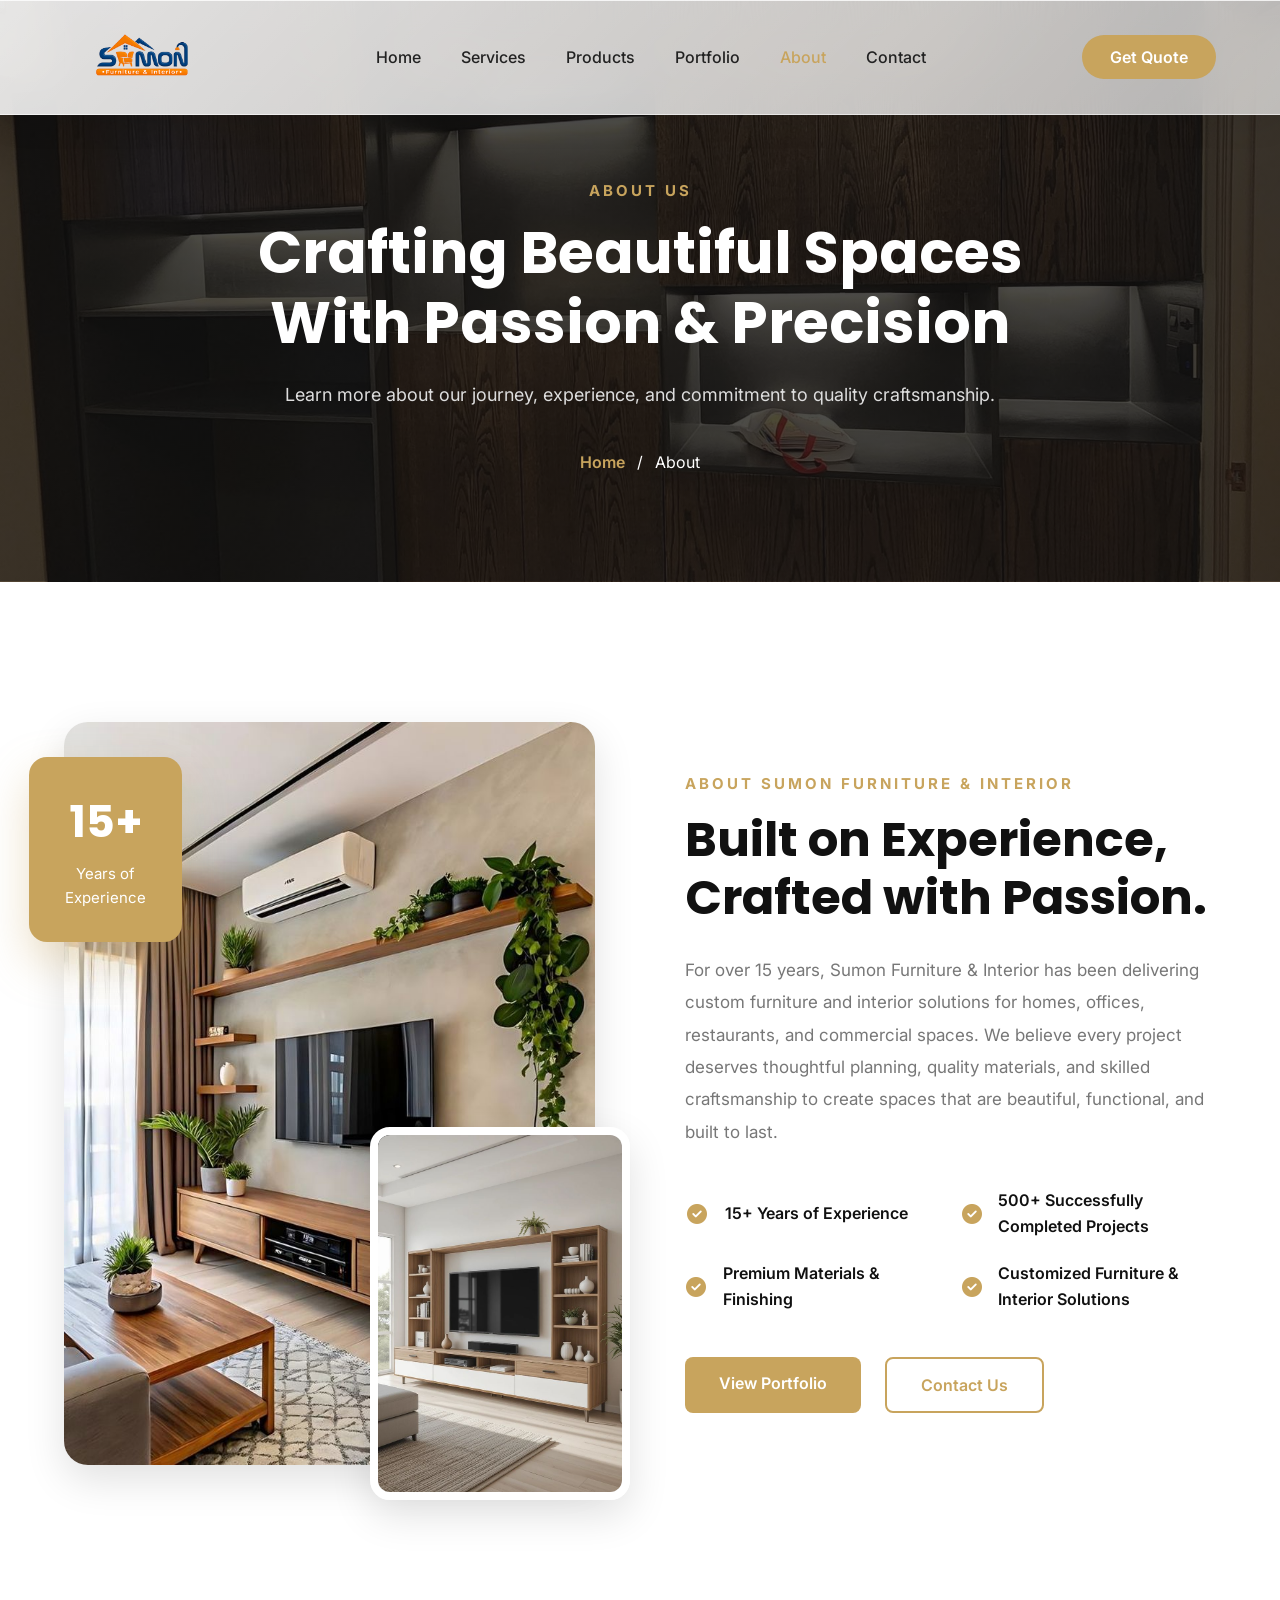
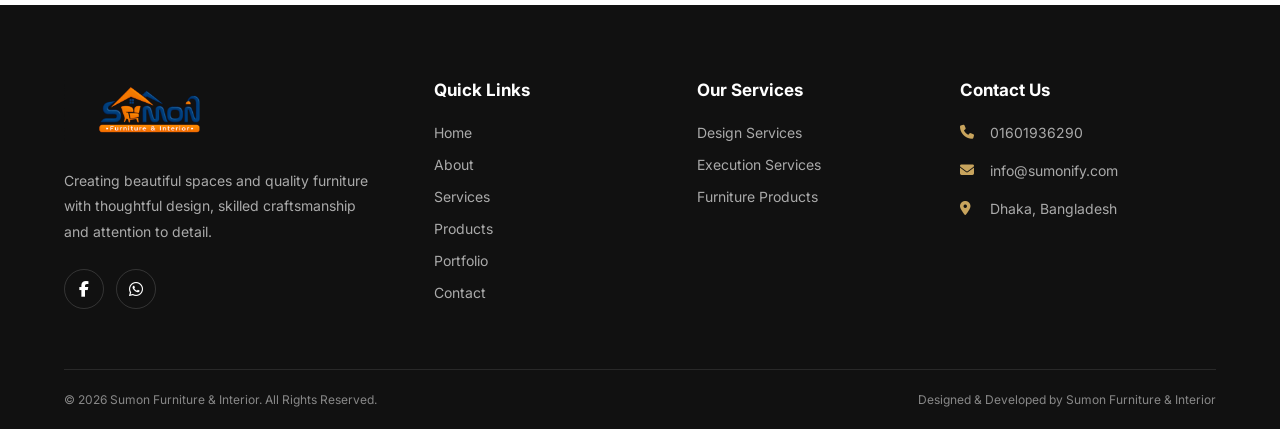
==== about.html @ 95acbccf "sumonify-first-hosting" ====
<!DOCTYPE html>
<html lang="en">

<head>

    <meta charset="UTF-8">

    <meta name="viewport" content="width=device-width, initial-scale=1.0">

    <title>About Us | Sumon Furniture & Interior</title>
    <link rel="icon" type="image/png" href="assets/images/logo/favicon.png">

    <meta name="description"
        content="Learn more about Sumon Furniture & Interior, our experience, craftsmanship, and commitment to delivering premium furniture and interior solutions in Bangladesh.">

    <link rel="stylesheet" href="assets/css/style.css">

    <!-- Google Font -->

    <link
        href="https://fonts.googleapis.com/css2?family=Inter:wght@300;400;500;600;700&family=Poppins:wght@500;600;700;800&display=swap"
        rel="stylesheet">

    <!-- Font Awesome -->

    <link rel="stylesheet" href="https://cdnjs.cloudflare.com/ajax/libs/font-awesome/6.7.2/css/all.min.css">

</head>

<body>

    <!-- ==========================================
         HEADER
    =========================================== -->

    <header class="header">

        <div class="container">

            <div class="logo">

                <a href="index.html">

                    <img src="assets/images/logo/logo.png" alt="Sumon Furniture & Interior Logo">

                </a>

            </div>

            <nav class="navbar">

                <ul class="nav-links">

                    <li><a href="index.html">Home</a></li>

                    <li><a href="services.html">Services</a></li>
                    <li>
                        <a href="products.html">Products</a>
                    </li>

                    <li><a href="portfolio.html">Portfolio</a></li>

                    <li><a href="about.html" class="active">About</a></li>

                    <li><a href="contact.html">Contact</a></li>

                </ul>

            </nav>

            <a href="contact.html" class="btn">

                Get Quote

            </a>

        </div>

    </header>

    <!-- ==========================================
         ABOUT BANNER
    =========================================== -->

    <section class="page-banner">

        <div class="container">

            <span class="page-subtitle">

                ABOUT US

            </span>

            <h1>

                Crafting Beautiful Spaces
                <br>
                With Passion & Precision

            </h1>

            <p>

                Learn more about our journey, experience,
                and commitment to quality craftsmanship.

            </p>

            <div class="breadcrumb">

                <a href="index.html">

                    Home

                </a>

                <span>/</span>

                <span>

                    About

                </span>

            </div>

        </div>

    </section>

    <!-- ==========================================
         ABOUT CONTENT
    =========================================== -->

    <section class="about-section">

        <div class="container about-container">

            <!-- LEFT -->

            <div class="about-left">

                <div class="about-images">

                    <img src="assets/images/about/about-1.jpg" alt="Interior Design" class="about-main-image">

                    <img src="assets/images/about/about-2.jpg" alt="Custom Furniture" class="about-small-image">

                    <div class="experience-card">

                        <h2>15+</h2>

                        <p>

                            Years of
                            <br>
                            Experience

                        </p>

                    </div>

                </div>

            </div>

            <!-- RIGHT -->

            <div class="about-right">

                <span class="section-subtitle">

                    ABOUT SUMON FURNITURE & INTERIOR

                </span>

                <h2>

                    Built on Experience,
                    Crafted with Passion.

                </h2>

                <p class="about-description">

                    For over 15 years, Sumon Furniture & Interior has been
                    delivering custom furniture and interior solutions for
                    homes, offices, restaurants, and commercial spaces.
                    We believe every project deserves thoughtful planning,
                    quality materials, and skilled craftsmanship to create
                    spaces that are beautiful, functional, and built to last.

                </p>

                <div class="about-features">

                    <div class="feature-item">

                        <i class="fa-solid fa-circle-check"></i>

                        <span>15+ Years of Experience</span>

                    </div>

                    <div class="feature-item">

                        <i class="fa-solid fa-circle-check"></i>

                        <span>500+ Successfully Completed Projects</span>

                    </div>

                    <div class="feature-item">

                        <i class="fa-solid fa-circle-check"></i>

                        <span>Premium Materials & Finishing</span>

                    </div>

                    <div class="feature-item">

                        <i class="fa-solid fa-circle-check"></i>

                        <span>Customized Furniture & Interior Solutions</span>

                    </div>

                </div>

                <div class="about-buttons">

                    <a href="portfolio.html" class="primary-btn">

                        View Portfolio

                    </a>

                    <a href="contact.html" class="secondary-btn">

                        Contact Us

                    </a>

                </div>

            </div>

        </div>

    </section>
    <!-- ==========================================
     FOOTER
========================================== -->

<footer class="footer">

    <div class="container">

        <div class="footer-grid">


            <!-- BRAND -->

            <div class="footer-about">

                <a href="index.html" class="footer-logo">

                    <img src="assets/images/logo/logo.png"
                        alt="Sumon Furniture & Interior">

                </a>

                <p>

                    Creating beautiful spaces and quality furniture
                    with thoughtful design, skilled craftsmanship
                    and attention to detail.

                </p>

                <div class="footer-social">

                    <a href="#" aria-label="Facebook">

                        <i class="fa-brands fa-facebook-f"></i>

                    </a>

                    <a href="#" aria-label="WhatsApp">

                        <i class="fa-brands fa-whatsapp"></i>

                    </a>
                    

                </div>

            </div>


            <!-- QUICK LINKS -->

            <div class="footer-links">

                <h3>
                    Quick Links
                </h3>

                <ul>

                    <li>
                        <a href="index.html">Home</a>
                    </li>

                    <li>
                        <a href="about.html">About</a>
                    </li>

                    <li>
                        <a href="services.html">Services</a>
                    </li>

                    <li>
                        <a href="products.html">Products</a>
                    </li>

                    <li>
                        <a href="portfolio.html">Portfolio</a>
                    </li>

                    <li>
                        <a href="contact.html">Contact</a>
                    </li>

                </ul>

            </div>


            <!-- SERVICES -->

            <div class="footer-links">

                <h3>
                    Our Services
                </h3>

                <ul>

                    <li>
                        <a href="design-services.html">
                            Design Services
                        </a>
                    </li>

                    <li>
                        <a href="execution-services.html">
                            Execution Services
                        </a>
                    </li>

                    <li>
                        <a href="products.html">
                            Furniture Products
                        </a>
                    </li>

                </ul>

            </div>


            <!-- CONTACT -->

            <div class="footer-contact">

                <h3>
                    Contact Us
                </h3>

                <p>

                    <i class="fa-solid fa-phone"></i>

                    01601936290

                </p>

                <p>

                    <i class="fa-solid fa-envelope"></i>

                    info@sumonify.com

                </p>

                <p>

                    <i class="fa-solid fa-location-dot"></i>

                    Dhaka, Bangladesh

                </p>

            </div>

        </div>


        <!-- COPYRIGHT -->

        <div class="footer-bottom">

            <p>

                © 2026 Sumon Furniture & Interior.
                All Rights Reserved.

            </p>

            <p>

                Designed & Developed by Sumon Furniture & Interior

            </p>

        </div>

    </div>

</footer>

    <script src="assets/js/script.js"></script>

</body>

</html>
---- assets/css/style.css ----
/* ==========================================
   SUMON FURNITURE & INTERIOR
   Main Stylesheet
========================================== */

/* ===== Google Reset ===== */

* {
    margin: 0;
    padding: 0;
    box-sizing: border-box;
}

/* ===== Root Variables ===== */

:root {

    --primary: #C8A45D;

    --secondary: #111111;

    --dark: #111111;

    --white: #ffffff;

    --text: #777777;
    --gray: #777777;

    --bg: #f8f8f8;

    --transition: .35s ease;

    --shadow: 0 15px 40px rgba(0, 0, 0, .12);

}

/* ===== General Style ===== */

html {
    scroll-behavior: smooth;
}

body {
    font-family: "Inter", sans-serif;
    background: var(--dark);
    color: var(--white);
    overflow-x: hidden;
}

a {
    text-decoration: none;
}

ul {
    list-style: none;
}

img {
    width: 100%;
    display: block;
}

/* ===== Container ===== */

.container {
    width: 90%;
    max-width: 1200px;
    margin: auto;
}

/* ===== Header ===== */

.header {
    position: fixed;
    top: 0;
    left: 0;
    width: 100%;
    padding: 22px 0;
    z-index: 1000;
    transition: var(--transition);
}

.header .container {
    display: flex;
    justify-content: space-between;
    align-items: center;
}
/* ==========================================
   SMART HEADER
========================================== */

.header {
    position: fixed;
    top: 0;
    left: 0;

    width: 100%;

    z-index: 9999;

    transition:
        transform 0.45s ease,
        opacity 0.35s ease,
        background-color 0.35s ease,
        backdrop-filter 0.35s ease;
}


/* Header hidden while scrolling down */

.header.header-hidden {
    transform: translateY(-100%);
    opacity: 0;
    pointer-events: none;
}


/* Header visible while scrolling up */

.header.header-visible {
    transform: translateY(0);
    opacity: 1;
    pointer-events: auto;
}
/* ===== Logo ===== */

.logo a {
    display: flex;
    align-items: center;
}

.logo img {
    height: 70px;
    width: auto;
    display: block;
    transition: .3s ease;
}

.logo img:hover {
    transform: scale(1.05);
}

/* ===== Navigation ===== */

.nav-links {
    display: flex;
    gap: 40px;
}

.nav-links li a {
    color: var(--white);
    font-size: 16px;
    font-weight: 500;
    transition: var(--transition);
}

.nav-links li a:hover {
    color: var(--primary);
}

/* ===== Header Button ===== */

.btn {
    display: inline-block;
    background: var(--primary);
    color: var(--white);
    padding: 12px 28px;
    border-radius: 50px;
    font-weight: 600;
    transition: var(--transition);
}

.btn:hover {
    background: var(--white);
    color: var(--dark);
}
/* ===== GET QUOTE - BLUE NEON HOVER ===== */

.header .btn {
    position: relative;
    z-index: 1;
    overflow: hidden;
}

.header .btn::after {
    content: "";
    position: absolute;
    left: 50%;
    bottom: -100%;
    transform: translateX(-50%);
    
    width: 120%;
    height: 100%;
    
    background: rgba(0, 80, 164, 0.35);
    filter: blur(18px);
    
    opacity: 0;
    transition: 
        bottom 0.45s ease,
        opacity 0.45s ease;
    
    z-index: -1;
}

.header .btn:hover::after {
    bottom: -35%;
    opacity: 1;
}
/* ==========================================
   PREMIUM LIGHT LIQUID GLASS HEADER
========================================== */

.header.header-visible {

    background:
        linear-gradient(
            135deg,
            rgba(255, 255, 255, 0.82),
            rgba(255, 255, 255, 0.62)
        );

    backdrop-filter: blur(18px) saturate(140%);
    -webkit-backdrop-filter: blur(18px) saturate(140%);

    border-bottom: 1px solid rgba(255, 255, 255, 0.55);

    box-shadow:
        0 8px 30px rgba(0, 0, 0, 0.08),
        inset 0 1px 0 rgba(255, 255, 255, 0.8);

}


/* ==========================================
   COMPACT HEADER
========================================== */

.header .container {
    min-height: 70px;
}


/* ==========================================
   LOGO
========================================== */

.header .logo img {

    width: 155px;
    height: auto;
    display: block;

}


/* ==========================================
   MOBILE
========================================== */

@media (max-width: 600px) {

    .header {
        padding: 0;
    }

    .header .container {
        min-height: 62px;
    }

    .header .logo img {
        width: 145px;
        height: auto;
    }

    .header .nav-links {
        gap: 16px;
    }

}

/* ==========================================
   HERO SECTION
========================================== */

.hero {
    padding: 140px 0 80px;
    background: var(--bg);
}

.hero-container {

    display: grid;

    grid-template-columns: 1fr 1fr;

    gap: 70px;

    align-items: center;

    min-height: 85vh;

}

/* ===== LEFT CONTENT ===== */

.hero-subtitle {

    color: var(--primary);

    font-size: 14px;

    letter-spacing: 3px;

    font-weight: 700;

    text-transform: uppercase;

    display: inline-block;

    margin-bottom: 20px;

}

.hero-left {

    animation: fadeUp 1s ease;

}

.hero-left h1 {

    font-size: 62px;

    line-height: 1.1;

    color: var(--secondary);

    margin-bottom: 25px;

    font-family: "Poppins", sans-serif;

}

.hero-text {

    color: var(--text);

    font-size: 18px;

    line-height: 1.8;

    margin-bottom: 40px;

}

/* ===== BUTTON ===== */

.hero-btn {

    display: flex;

    gap: 20px;

    margin-bottom: 50px;

}

.primary-btn,
.secondary-btn {

    padding: 16px 34px;

    border-radius: 8px;

    font-weight: 600;

    transition: .35s;

}

.primary-btn {

    background: var(--primary);

    color: #fff;

}

.primary-btn:hover {

    transform: translateY(-4px);

    box-shadow: 0 15px 30px rgba(200, 164, 93, .35);

}

.secondary-btn {

    border: 2px solid var(--primary);

    color: var(--primary);

}

.secondary-btn:hover {

    background: var(--primary);

    color: #fff;

    box-shadow: 0 15px 30px rgba(200, 164, 93, .30);

}

/* ===== STATISTICS ===== */

.hero-stats {

    display: flex;

    gap: 50px;

}

.stat h2 {

    color: var(--primary);

    font-size: 38px;

}

.stat span {

    color: var(--gray);

}



/* ===== HERO SLIDER ===== */

.hero-slider {

    position: relative;

    width: 100%;

    height: 650px;

    overflow: hidden;

    border-radius: 22px;

    box-shadow: var(--shadow);

}

.hero-image {

    position: absolute;

    inset: 0;

    width: 100%;

    height: 100%;

    object-fit: cover;

    opacity: 0;

    transform: scale(1);

    transition:
        opacity 1.2s ease,
        transform 8s ease;

}

.hero-image.active {

    opacity: 1;

    transform: scale(1.08);

}

/* ===== ARROWS ===== */

.slider-btn {

    position: absolute;

    top: 50%;

    transform: translateY(-50%);

    width: 50px;

    height: 50px;

    border: none;

    border-radius: 50%;

    cursor: pointer;

    background: rgba(255, 255, 255, .85);

    transition: .3s;

}

.slider-btn:hover {

    background: var(--primary);

    color: #fff;

    transform: translateY(-50%) scale(1.08);

}

.prev {

    left: 20px;

}

.next {

    right: 20px;

}

/* ===== DOTS ===== */

.slider-dots {

    position: absolute;

    bottom: 25px;

    left: 50%;

    transform: translateX(-50%);

    display: flex;

    gap: 12px;

}

.dot {

    width: 12px;

    height: 12px;

    border-radius: 50%;

    background: #ddd;

    cursor: pointer;

}

.dot.active {

    background: var(--primary);

}

/* ===== Active Navigation ===== */

.nav-links li a.active {
    color: var(--primary);
}

/* ==========================================
   SMART LIGHT GLASS HEADER
========================================== */

.header.header-visible {

    background:
        linear-gradient(
            135deg,
            rgba(255, 255, 255, 0.88),
            rgba(255, 255, 255, 0.68)
        );

    backdrop-filter: blur(18px) saturate(140%);
    -webkit-backdrop-filter: blur(18px) saturate(140%);

    border-bottom: 1px solid rgba(255, 255, 255, 0.55);

    box-shadow:
        0 8px 30px rgba(0, 0, 0, 0.08),
        inset 0 1px 0 rgba(255, 255, 255, 0.8);

}


/* ==========================================
   HOMEPAGE HERO TEXT
========================================== */

.hero-left h1 {
    color: var(--secondary);
}

.hero-text {
    color: var(--text);
}


/* ==========================================
   HEADER NAVIGATION
========================================== */

.header.header-visible .nav-links li a {
    color: #222222;
}

.header.header-visible .nav-links li a.active,
.header.header-visible .nav-links li a:hover {
    color: var(--primary);
}


/* ==========================================
   LOGO
========================================== */

.header .logo img {
    width: 155px;
    height: auto;
}


/* ==========================================
   COMPACT HEADER
========================================== */

.header .container {
    min-height: 70px;
}


/* ==========================================
   MOBILE
========================================== */

@media (max-width: 600px) {

    .header .container {
        min-height: 62px;
    }

    .header .logo img {
        width: 145px;
        height: auto;
    }

    .header .nav-links {
        gap: 16px;
    }

}
/* ======= ANIMATIONS ====== */

@keyframes fadeUp {

    from {

        opacity: 0;

        transform: translateY(50px);

    }

    to {

        opacity: 1;

        transform: translateY(0);

    }

}

/* ===== TEXT ANIMATION ===== */

@keyframes textReveal {

    from {

        opacity: 0;

        transform: translateY(30px);

    }

    to {

        opacity: 1;

        transform: translateY(0);

    }

}

.text-animate {

    animation: textReveal .8s ease;

}

/* ==========================================
   HERO RESPONSIVE
========================================== */

@media (max-width: 992px) {

    .hero {

        padding: 120px 0 70px;

    }

    .hero-container {

        grid-template-columns: 1fr;

        gap: 50px;

    }

    .hero-left {

        text-align: center;

        order: 2;

    }

    .hero-right {

        order: 1;

    }

    .hero-left h1 {

        font-size: 48px;

    }

    .hero-text {

        max-width: 100%;

    }

    .hero-btn {

        justify-content: center;

        flex-wrap: wrap;

    }

    .hero-stats {

        justify-content: center;

        flex-wrap: wrap;

        gap: 35px;

    }

    .hero-slider {

        height: 500px;

    }

}

@media (max-width:768px) {

    .header .container {

        flex-direction: column;

        gap: 20px;

    }

    .nav-links {

        gap: 18px;

        flex-wrap: wrap;

        justify-content: center;

    }

    .hero {

        padding: 170px 0 60px;

    }

    .hero-left h1 {

        font-size: 38px;

    }

    .hero-text {

        font-size: 16px;

    }

    .hero-slider {

        height: 400px;

    }

    .hero-stats {

        flex-direction: column;

        gap: 20px;

    }

}

@media (max-width:576px) {

    .hero-left h1 {

        font-size: 30px;

    }

    .hero-subtitle {

        font-size: 12px;

        letter-spacing: 2px;

    }

    .primary-btn,
    .secondary-btn {

        width: 100%;

        text-align: center;

    }

    .hero-slider {

        height: 320px;

    }

}

/* ==========================================
   ABOUT PAGE
========================================== */

/* ===== PAGE BANNER ===== */

.page-banner {

    padding: 180px 0 110px;

    background: linear-gradient(rgba(17, 17, 17, .75), rgba(17, 17, 17, .75)),
        url("../images/about/about-banner.jpg");

    background-size: cover;

    background-position: center;

    background-repeat: no-repeat;

    text-align: center;

}

.page-subtitle {

    display: inline-block;

    color: var(--primary);

    font-size: 15px;

    font-weight: 700;

    letter-spacing: 3px;

    text-transform: uppercase;

    margin-bottom: 18px;

}

.page-banner h1 {

    font-size: 58px;

    line-height: 1.2;

    color: var(--white);

    font-family: "Poppins", sans-serif;

    margin-bottom: 22px;

}

.page-banner p {

    max-width: 720px;

    margin: auto;

    color: #dddddd;

    font-size: 18px;

    line-height: 1.8;

}

.breadcrumb {

    margin-top: 40px;

    display: flex;

    justify-content: center;

    align-items: center;

    gap: 12px;

}

.breadcrumb a {

    color: var(--primary);

    font-weight: 600;

}

.breadcrumb span {

    color: #ffffff;

}

/* ===== ABOUT LAYOUT ===== */

.about-section {

    padding: 140px 0;

    background: var(--white);

}

.about-container {

    display: grid;

    grid-template-columns: 1fr 1fr;

    gap: 90px;

    align-items: center;

}

/* ===== ABOUT IMAGES ===== */

.about-images {

    position: relative;

}

.about-main-image {

    width: 100%;

    border-radius: 24px;

    display: block;

    box-shadow: var(--shadow);

}

.about-small-image {

    position: absolute;

    width: 260px;

    bottom: -35px;

    right: -35px;

    border-radius: 20px;

    border: 8px solid var(--white);

    box-shadow: var(--shadow);

}

/* ===== EXPERIENCE CARD ===== */

.experience-card {

    position: absolute;

    top: 35px;

    left: -35px;

    background: var(--primary);

    color: var(--white);

    padding: 32px 36px;

    border-radius: 18px;

    text-align: center;

    box-shadow: 0 20px 45px rgba(200, 164, 93, .35);

}

.experience-card h2 {

    font-size: 44px;

    margin-bottom: 8px;

    font-family: "Poppins", sans-serif;

}

.experience-card p {

    font-size: 15px;

    line-height: 1.6;

}

/* ===== ABOUT CONTENT ===== */

.section-subtitle {

    display: inline-block;

    color: var(--primary);

    font-size: 15px;

    font-weight: 700;

    letter-spacing: 3px;

    text-transform: uppercase;

    margin-bottom: 18px;

}

.about-right h2 {

    font-size: 48px;

    color: var(--secondary);

    line-height: 1.2;

    margin-bottom: 28px;

    font-family: "Poppins", sans-serif;

}

.about-description {

    max-width: 600px;

    color: var(--text);

    font-size: 17px;

    line-height: 1.9;

    margin-bottom: 40px;

}

/* ===== FEATURE LIST ===== */

.about-features {

    display: grid;

    grid-template-columns: 1fr 1fr;

    gap: 22px;

    margin-bottom: 45px;

}

.feature-item {

    display: flex;

    align-items: center;

    gap: 16px;

}

.feature-item i {

    color: var(--primary);
    font-size: 20px;
    width: 24px;
    text-align: center;

}

.feature-item span {

    color: var(--secondary);

    font-weight: 600;

    line-height: 1.6;

}

/* ===== ABOUT BUTTONS ===== */

.about-buttons {

    display: flex;

    gap: 24px;

    flex-wrap: wrap;

}

/* ===== ABOUT ANIMATION ===== */

.about-left {

    animation: slideLeft 1s ease;

}

.about-right {

    animation: slideRight 1s ease;

}

.experience-card {

    animation: zoomIn 1.2s ease;

}

@keyframes slideLeft {

    from {

        opacity: 0;

        transform: translateX(-70px);

    }

    to {

        opacity: 1;

        transform: translateX(0);

    }

}

@keyframes slideRight {

    from {

        opacity: 0;

        transform: translateX(70px);

    }

    to {

        opacity: 1;

        transform: translateX(0);

    }

}

@keyframes zoomIn {

    from {

        opacity: 0;

        transform: scale(.8);

    }

    to {

        opacity: 1;

        transform: scale(1);

    }

}

/* ===== ABOUT HOVER EFFECT ===== */

.about-main-image,
.about-small-image {

    transition: .45s ease;

}

.about-main-image:hover {

    transform: scale(1.03);

}

.about-small-image:hover {

    transform: translateY(-10px) rotate(-1deg);

}

.experience-card {

    transition: .35s ease;

}

.experience-card:hover {

    transform: translateY(-8px) scale(1.03);

}

.feature-item {

    transition: .3s ease;

}

.feature-item:hover {

    transform: translateX(8px);

}

/* ==========================================
   RESPONSIVE - TABLET
========================================== */

@media (max-width:1024px) {

    .about-container {

        grid-template-columns: 1fr;

        gap: 70px;

    }

    .about-left {

        display: flex;

        justify-content: center;

    }

    .about-right {

        text-align: center;

    }

    .about-description {

        max-width: 100%;

    }

    .about-features {

        justify-content: center;

    }

    .about-buttons {

        justify-content: center;

    }

}

/* ==========================================
   RESPONSIVE - MOBILE
========================================== */

@media (max-width:768px) {

    .page-banner {

        padding: 150px 0 90px;

    }

    .page-banner h1 {

        font-size: 40px;

    }

    .about-section {

        padding: 90px 0;

    }

    .about-main-image {

        width: 100%;

    }

    .about-small-image {

        width: 60%;

        right: 0;

        bottom: -30px;

    }

    .experience-card {

        left: 15px;

        top: 15px;

        padding: 22px 24px;

    }

    .experience-card h2 {

        font-size: 32px;

    }

    .about-right h2 {

        font-size: 38px;

    }

    .about-buttons {

        flex-direction: column;

        align-items: center;

    }

    .primary-btn,

    .secondary-btn {

        width: 220px;

        text-align: center;

    }

}

/* ===== DESIGN INTRO Responsive ===== */

.design-intro {

    padding: 70px 0;

}

.design-intro h2 {

    font-size: 32px;

}

.design-intro p {

    font-size: 16px;

}

/* ===== DESIGN SERVICE ===== */

.service-container {

    grid-template-columns: 1fr;

    gap: 50px;

}

.service-slider {

    height: 340px;

}

.service-content {

    text-align: center;

}

.service-content h2 {

    font-size: 32px;

}

.service-features {

    grid-template-columns: 1fr;

    text-align: left;

}

.service-images {

    width: 100%;

    height: 100%;

    position: relative;

}

/* ==========================================
   RESPONSIVE - SMALL MOBILE
========================================== */

@media (max-width:480px) {

    .page-banner h1 {

        font-size: 32px;

    }

    .about-right h2 {

        font-size: 30px;

    }

    .feature-item {

        font-size: 15px;

    }

    .about-small-image {

        width: 70%;

    }

}

/* ==========================================
   DESIGN SERVICES PAGE
========================================== */

/* ===== INTRO SECTION ===== */

.design-intro {

    padding: 100px 0;

    background: var(--white);

}

.design-intro .container {

    max-width: 850px;

    margin: 0 auto;

    text-align: center;

}

.design-intro .section-subtitle {

    display: inline-block;

    color: var(--primary);

    font-size: 14px;

    font-weight: 600;

    letter-spacing: 2px;

    text-transform: uppercase;

    margin-bottom: 18px;

}

.design-intro h2 {

    font-size: 46px;

    line-height: 1.25;

    color: var(--dark);

    margin-bottom: 24px;

    font-family: "Poppins", sans-serif;

}

.design-intro p {

    font-size: 18px;

    color: var(--gray);

    line-height: 1.9;

}

/* ==========================================
   DESIGN SERVICE SECTION
========================================== */

.design-service {

    padding: 100px 0;

    background: var(--white);

}

.service-container {

    display: grid;

    grid-template-columns: 1fr 1fr;

    align-items: center;

    gap: 70px;

}

/* ===== IMAGE SLIDER ===== */

.service-slider {

    position: relative;

    width: 100%;

    height: 500px;

    overflow: hidden;

    border-radius: 22px;

    box-shadow: var(--shadow);

}

.service-image {

    position: absolute;

    width: 100%;

    height: 100%;

    object-fit: cover;

    opacity: 0;

    transition: opacity .8s ease;

}

.service-image.active {

    opacity: 1;

}

/* ===== ARROW ===== */

.service-arrow {

    position: absolute;

    top: 50%;

    transform: translateY(-50%);

    width: 48px;

    height: 48px;

    border: none;

    border-radius: 50%;

    background: rgba(255, 255, 255, .9);

    color: var(--dark);

    cursor: pointer;

    transition: .3s;

    z-index: 5;

}

.service-arrow:hover {

    background: var(--primary);

    color: var(--white);

}

.service-arrow.prev {

    left: 18px;

}

.service-arrow.next {

    right: 18px;

}

/* ===== CONTENT ===== */

.service-content h2 {

    font-size: 42px;

    margin: 18px 0;

    color: var(--dark);

    line-height: 1.3;

    font-family: "Poppins", sans-serif;

}

.service-content p {

    font-size: 17px;

    color: var(--gray);

    line-height: 1.9;

    margin-bottom: 32px;

}

/* ===== FEATURES ===== */

.service-features {

    display: grid;

    grid-template-columns: 1fr 1fr;

    gap: 18px;

    margin-bottom: 40px;

}

.service-features div {

    display: flex;

    align-items: center;

    gap: 12px;

    font-size: 16px;

    color: var(--dark);

    font-weight: 500;

}

.service-features i {

    color: var(--primary);

    font-size: 18px;

}

/* ===== DOTS ===== */

.service-dots {

    position: absolute;

    bottom: 20px;

    left: 50%;

    transform: translateX(-50%);

    display: flex;

    gap: 10px;

    z-index: 10;

}

.service-dot {

    width: 12px;

    height: 12px;

    border-radius: 50%;

    background: rgba(255, 255, 255, .5);

    cursor: pointer;

    transition: .3s;

}

.service-dot.active {

    background: var(--primary);

}

/* ==========================================
   DESIGN ENGINEER
========================================== */

.design-engineer {

    padding: 120px 0;

    background: #f8f8f8;

}

.engineer-container {

    display: grid;

    grid-template-columns: 420px 1fr;

    gap: 70px;

    align-items: center;

}

.engineer-image img {

    width: 100%;

    display: block;

    border-radius: 20px;

    border: 8px solid var(--white);

    box-shadow: var(--shadow);

}

.engineer-content h2 {

    margin: 18px 0 25px;
    color: var(--dark);

}

.engineer-content {

    background: var(--white);

    padding: 45px;

    border-radius: 20px;

    box-shadow: var(--shadow);
    color: var(--gray);

}

.engineer-skills {

    display: grid;

    grid-template-columns: repeat(2, 1fr);

    gap: 18px;

    margin-bottom: 40px;

}

.engineer-skills div {

    display: flex;

    align-items: center;

    gap: 12px;

    font-weight: 500;
    color: var(--dark);

}

.engineer-skills i {

    color: var(--primary);

}

.engineer-badge {

    background: var(--white);

    margin-top: 20px;

    padding: 20px;

    border-radius: 18px;

    text-align: center;

    box-shadow: var(--shadow);

}

.engineer-badge span {

    color: #f5b301;

    font-size: 20px;

    letter-spacing: 3px;

}

.engineer-badge h4 {

    margin: 10px 0 6px;

    font-size: 18px;

}

.engineer-badge p {

    color: var(--gray);

    margin: 0;

}

.fa-linkedin-in {
    font-size: 14px;
    transform: translateX(100px);
}

/* ==========================================
   DESIGN CTA
========================================== */

.design-cta {

    background: url("../images/design-services/design-cta.jpg") center center/cover no-repeat;

    position: relative;

    margin-top: 120px;

}

.cta-overlay {

    background: rgba(0, 0, 0, .70);

    padding: 120px 0;

}

.design-cta .container {

    text-align: center;

    max-width: 850px;

}

.design-cta .section-subtitle {

    color: var(--primary);

}

.design-cta h2 {

    margin: 20px 0 25px;

}

.design-cta p {

    color: rgba(255, 255, 255, .85);

    line-height: 1.9;

    margin: 0 auto 40px;

    max-width: 700px;

}

.design-cta .primary-btn {

    margin-bottom: 45px;

}

.cta-features {

    display: flex;

    justify-content: center;

    align-items: center;

    gap: 35px;

    flex-wrap: wrap;

    margin-top: 40px;

}

.cta-features div {

    color: var(--white);

    display: flex;

    align-items: center;

    gap: 10px;

    font-weight: 500;

}

.cta-features i {
    color: var(--primary);
}

.primary-btn {
    transition: .3s ease;
}

.primary-btn:hover {
    transform: translateY(-3px);
}

/* ==========================================
   RESPONSIVE DESIGN
========================================== */

@media (max-width:992px) {

    body {
        overflow-x: hidden;
    }

}

@media (max-width:768px) {

    body {
        overflow-x: hidden;
    }

}

@media (max-width:576px) {

    body {
        overflow-x: hidden;
    }

}

/* ==========================================
   Service Card Responsive
========================================== */
@media (max-width:768px) {

    .service-container {

        grid-template-columns: 1fr;

        gap: 40px;

    }

    .service-slider {

        width: 100%;

        height: 250px;

        border-radius: 18px;

    }

    .service-image {

        width: 100%;

        height: 100%;

        object-fit: cover;

        object-position: center;

    }

    .service-content {

        text-align: center;

    }

    .service-features {

        grid-template-columns: 1fr;

    }

}

/* ==========================================
   Engineer Section Responsive
========================================== */
@media (max-width:768px) {

    .engineer-container {

        grid-template-columns: 1fr;

        gap: 35px;

    }

    .engineer-image {

        width: 100%;

        max-width: 320px;

        margin: auto;

    }

    .engineer-content {

        padding: 25px;

        text-align: left;

    }

    .engineer-skills {

        grid-template-columns: 1fr;

        gap: 15px;

    }

}

/* =========================================================
   PRODUCTS PAGE
========================================================= */


/* =========================================================
   PRODUCT CATEGORIES
========================================================= */

.product-categories {
    padding: 100px 0;
    background: var(--white);
}

.section-heading {
    max-width: 700px;
    margin: 0 auto 55px;
    text-align: center;
}

.section-heading .section-subtitle {
    display: inline-block;
    margin-bottom: 14px;
}

.section-heading h2 {
    margin: 0 0 18px;
    color: var(--dark);
}

.section-heading p {
    margin: 0;
    line-height: 1.8;
    color: #666;
}


/* CATEGORY GRID */

.category-grid {
    display: grid;
    grid-template-columns: repeat(4, 1fr);
    gap: 24px;
}


/* CATEGORY CARD */

.category-card {
    display: block;
    position: relative;
    overflow: hidden;
    border-radius: 18px;
    background: var(--white);
    box-shadow: var(--shadow);
    text-decoration: none;
    transition: transform .35s ease, box-shadow .35s ease;
}

.category-card:hover {
    transform: translateY(-7px);
    box-shadow: 0 18px 40px rgba(0, 0, 0, .12);
}


/* CATEGORY IMAGE */

.category-image {
    width: 100%;
    height: 260px;
    overflow: hidden;
}

.category-image img {
    width: 100%;
    height: 100%;
    object-fit: cover;
    display: block;
    transition: transform .6s ease;
}

.category-card:hover .category-image img {
    transform: scale(1.08);
}


/* CATEGORY CONTENT */

.category-content {
    padding: 22px;
}

.category-content h3 {
    margin: 0 0 10px;
    color: var(--dark);
    font-size: 19px;
}

.category-content span {
    display: inline-flex;
    align-items: center;
    gap: 8px;
    color: var(--primary);
    font-size: 14px;
    font-weight: 600;
}

.category-content i {
    transition: transform .3s ease;
}

.category-card:hover .category-content i {
    transform: translateX(5px);
}


/* =========================================================
   FEATURED PRODUCTS
========================================================= */

.featured-products {
    padding: 100px 0;
    background: #f8f8f8;
}


/* PRODUCT GRID */

.product-grid {
    display: grid;
    grid-template-columns: repeat(4, 1fr);
    gap: 24px;
}


/* PRODUCT CARD */

.product-card {
    overflow: hidden;
    background: var(--white);
    border-radius: 18px;
    box-shadow: var(--shadow);
    transition: transform .35s ease, box-shadow .35s ease;
}

.product-card:hover {
    transform: translateY(-7px);
    box-shadow: 0 18px 40px rgba(0, 0, 0, .12);
}


/* PRODUCT IMAGE */

.product-image {
    position: relative;
    width: 100%;
    height: 300px;
    overflow: hidden;
}

.product-image img {
    width: 100%;
    height: 100%;
    display: block;
    object-fit: cover;
    transition: transform .6s ease;
}

.product-card:hover .product-image img {
    transform: scale(1.06);
}


/* PRODUCT CATEGORY */

.product-category {
    position: absolute;
    top: 15px;
    left: 15px;
    padding: 7px 12px;
    border-radius: 30px;
    background: rgba(255, 255, 255, .92);
    color: var(--dark);
    font-size: 12px;
    font-weight: 600;
}


/* PRODUCT INFO */

.product-info {
    padding: 22px;
}

.product-info h3 {
    margin: 0 0 8px;
    color: var(--dark);
    font-size: 18px;
}

.product-id {
    display: block;
    margin-bottom: 18px;
    color: #888;
    font-size: 12px;
}


/* PRODUCT BOTTOM */

.product-bottom {
    display: flex;
    align-items: center;
    justify-content: space-between;
    gap: 12px;
}

.product-bottom strong {
    color: var(--dark);
    font-size: 18px;
}

.product-link {
    display: inline-flex;
    align-items: center;
    gap: 7px;
    color: var(--primary);
    font-size: 13px;
    font-weight: 600;
    text-decoration: none;
}

.product-link i {
    transition: transform .3s ease;
}

.product-link:hover i {
    transform: translateX(4px);
}


/* VIEW ALL */

.products-view-all {
    margin-top: 50px;
    text-align: center;
}


/* =========================================================
   PRODUCT BENEFITS
========================================================= */

.product-benefits {
    padding: 100px 0;
    background: var(--white);
}

.benefits-grid {
    display: grid;
    grid-template-columns: repeat(4, 1fr);
    gap: 24px;
}

.benefit-card {
    padding: 35px 25px;
    text-align: center;
    border: 1px solid #eee;
    border-radius: 18px;
    background: var(--white);
    transition: transform .35s ease, box-shadow .35s ease;
}

.benefit-card:hover {
    transform: translateY(-6px);
    box-shadow: var(--shadow);
}


/* BENEFIT ICON */

.benefit-icon {
    width: 65px;
    height: 65px;
    margin: 0 auto 22px;
    display: flex;
    align-items: center;
    justify-content: center;
    border-radius: 50%;
    background: rgba(200, 164, 93, .12);
    color: var(--primary);
    font-size: 24px;
}

.benefit-card h3 {
    margin: 0 0 12px;
    color: var(--dark);
    font-size: 18px;
}

.benefit-card p {
    margin: 0;
    color: #777;
    line-height: 1.7;
    font-size: 14px;
}

/* ==========================================
   NO PRODUCTS / CUSTOM ORDER
========================================== */

.no-products {
    grid-column: 1 / -1;

    width: 100%;
    max-width: 700px;

    margin: 20px auto 40px;

    padding: 50px 40px;

    text-align: center;

    background: var(--white);

    border-radius: 20px;

    box-shadow: var(--shadow);

    color: var(--dark);
}

.no-products-icon {
    width: 60px;
    height: 60px;

    margin: 0 auto 20px;

    display: flex;
    align-items: center;
    justify-content: center;

    background: var(--primary);

    color: var(--white);

    border-radius: 50%;

    font-size: 24px;
}

.no-products h3 {
    margin: 0 0 15px;

    color: var(--dark);

    font-size: 24px;
}

.no-products p {
    margin: 0 auto 25px;

    max-width: 600px;

    color: #666;

    line-height: 1.7;
}

.no-products .primary-btn {
    display: inline-flex;

    align-items: center;
    justify-content: center;

    gap: 10px;

    width: auto;

    margin: 0 auto;
}

/* ==========================================
   CUSTOM FURNITURE INTRO
========================================== */

.custom-furniture-intro {
    padding: 100px 0;
    background: var(--light);
}

.custom-furniture-intro .section-heading {
    max-width: 750px;
    margin: 0 auto 55px;
    text-align: center;
}

.custom-furniture-intro .section-heading h2 {
    color: var(--dark);
    margin: 0 0 18px;
}

.custom-furniture-intro .section-heading p {
    color: #666;
    line-height: 1.8;
}


/* CARDS */

.custom-furniture-grid {
    display: grid;
    grid-template-columns: repeat(3, 1fr);
    gap: 25px;
    max-width: 1100px;
    margin: 0 auto;
}

.custom-furniture-card {
    padding: 35px 30px;
    background: var(--white);
    border-radius: 18px;
    text-align: center;
    box-shadow: var(--shadow);
    transition: transform .3s ease, box-shadow .3s ease;
}

.custom-furniture-card:hover {
    transform: translateY(-6px);
    box-shadow: 0 15px 35px rgba(0, 0, 0, .10);
}


/* ICON */

.custom-furniture-icon {
    width: 65px;
    height: 65px;
    margin: 0 auto 22px;

    display: flex;
    align-items: center;
    justify-content: center;

    background: var(--primary);
    color: var(--white);

    border-radius: 50%;

    font-size: 25px;
}

.custom-furniture-card h3 {
    margin: 0 0 12px;
    color: var(--dark);
    font-size: 20px;
}

.custom-furniture-card p {
    margin: 0;
    color: #666;
    line-height: 1.7;
}


/* BUTTON */

.custom-furniture-action {
    margin-top: 45px;
    text-align: center;
}

.custom-furniture-action .primary-btn {
    display: inline-flex;
    align-items: center;
    justify-content: center;
    gap: 10px;
}


/* ==========================================
   MOBILE
========================================== */

@media (max-width: 768px) {

    .custom-furniture-intro {
        padding: 70px 0;
    }

    .custom-furniture-grid {
        grid-template-columns: 1fr;
        gap: 20px;
    }

    .custom-furniture-card {
        padding: 30px 25px;
    }

}

/* =========================================================
   ORDER PROCESS
========================================================= */

.order-process {
    padding: 100px 0;
    background: #f8f8f8;
}

.process-grid {
    display: grid;
    grid-template-columns: repeat(4, 1fr);
    gap: 25px;
}

.process-card {
    position: relative;
    padding: 35px 25px;
    background: var(--white);
    border-radius: 18px;
    box-shadow: var(--shadow);
    text-align: center;
}

.process-number {
    position: absolute;
    top: 18px;
    right: 20px;
    color: rgba(200, 164, 93, .25);
    font-size: 32px;
    font-weight: 700;
}

.process-icon {
    width: 65px;
    height: 65px;
    margin: 10px auto 22px;
    display: flex;
    align-items: center;
    justify-content: center;
    border-radius: 50%;
    background: var(--dark);
    color: var(--primary);
    font-size: 23px;
}

.process-card h3 {
    margin: 0 0 12px;
    color: var(--dark);
    font-size: 18px;
}

.process-card p {
    margin: 0;
    color: #777;
    font-size: 14px;
    line-height: 1.7;
}


/* =========================================================
   PRODUCT CTA
========================================================= */

.product-cta {
    margin-top: 0;
}

.product-cta .cta-overlay {
    padding: 110px 0;
}

.product-cta .container {
    text-align: center;
}

.product-cta p {
    max-width: 650px;
    margin: 0 auto 30px;
}


/* =========================================================
   RESPONSIVE
========================================================= */


/* TABLET */

@media (max-width: 1100px) {

    .category-grid,
    .product-grid {
        grid-template-columns: repeat(2, 1fr);
    }

    .benefits-grid,
    .process-grid {
        grid-template-columns: repeat(2, 1fr);
    }

}


/* MOBILE */

@media (max-width: 768px) {

    .product-categories,
    .featured-products,
    .product-benefits,
    .order-process {
        padding: 70px 0;
    }

    .section-heading {
        margin-bottom: 40px;
    }

    .category-grid,
    .product-grid,
    .benefits-grid,
    .process-grid {
        grid-template-columns: 1fr;
        gap: 20px;
    }

    .category-image {
        height: 230px;
    }

    .product-image {
        height: 280px;
    }

    .category-content {
        padding: 20px;
    }

    .product-info {
        padding: 20px;
    }

    .benefit-card,
    .process-card {
        padding: 30px 22px;
    }

    .product-cta .cta-overlay {
        padding: 80px 0;
    }

}


/* SMALL MOBILE */

@media (max-width: 480px) {

    .category-image {
        height: 210px;
    }

    .product-image {
        height: 250px;
    }

    .product-bottom {
        align-items: flex-start;
        flex-direction: column;
    }

    .product-link {
        margin-top: 5px;
    }

}

/* =========================================================
   FOOTER
========================================================= */

.footer {
    padding: 75px 0 0;
    background: var(--dark);
    color: #fff;
}

.footer-grid {
    display: grid;
    grid-template-columns: 1.5fr 1fr 1fr 1.2fr;
    gap: 50px;
    padding-bottom: 55px;
}


/* FOOTER BRAND */

.footer-about {
    max-width: 350px;
}

.footer-logo {
    display: inline-block;
    margin-bottom: 20px;
}

.footer-logo img {
    width: 170px;
    height: auto;
    display: block;
}

.footer-about p {
    margin: 0 0 25px;
    color: #aaa;
    line-height: 1.8;
    font-size: 14px;
}


/* SOCIAL ICONS */

.footer-social {
    display: flex;
    gap: 12px;
}

.footer-social a {
    width: 40px;
    height: 40px;
    display: flex;
    align-items: center;
    justify-content: center;
    border: 1px solid rgba(255, 255, 255, .15);
    border-radius: 50%;
    color: #fff;
    text-decoration: none;
    transition: .3s ease;
}

.footer-social a:hover {
    background: var(--primary);
    border-color: var(--primary);
    color: var(--dark);
}


/* FOOTER HEADINGS */

.footer h3 {
    margin: 0 0 22px;
    color: #fff;
    font-size: 17px;
}


/* FOOTER LINKS */

.footer-links ul {
    margin: 0;
    padding: 0;
    list-style: none;
}

.footer-links li {
    margin-bottom: 12px;
}

.footer-links a {
    color: #aaa;
    text-decoration: none;
    font-size: 14px;
    transition: .3s ease;
}

.footer-links a:hover {
    color: var(--primary);
    padding-left: 4px;
}


/* FOOTER CONTACT */

.footer-contact p {
    display: flex;
    align-items: flex-start;
    gap: 12px;
    margin: 0 0 16px;
    color: #aaa;
    font-size: 14px;
    line-height: 1.6;
}

.footer-contact i {
    width: 18px;
    margin-top: 3px;
    color: var(--primary);
}


/* FOOTER BOTTOM */

.footer-bottom {
    display: flex;
    align-items: center;
    justify-content: space-between;
    gap: 20px;
    padding: 22px 0;
    border-top: 1px solid rgba(255, 255, 255, .1);
}

.footer-bottom p {
    margin: 0;
    color: #888;
    font-size: 12px;
}


/* =========================================================
   FOOTER RESPONSIVE
========================================================= */

@media (max-width: 900px) {

    .footer-grid {
        grid-template-columns: repeat(2, 1fr);
        gap: 40px;
    }

}


@media (max-width: 600px) {

    .footer {
        padding-top: 60px;
    }

    .footer-grid {
        grid-template-columns: 1fr;
        gap: 35px;
        padding-bottom: 40px;
    }

    .footer-about {
        max-width: 100%;
    }

    .footer-bottom {
        flex-direction: column;
        align-items: flex-start;
        gap: 8px;
    }

}

/* ==========================================
   PORTFOLIO CATEGORY
========================================== */

.portfolio-categories {
    padding: 90px 0;
    background: #111111;
}

.portfolio-categories .section-heading {
    text-align: center;
    max-width: 750px;
    margin: 0 auto;
}

.portfolio-categories .section-heading p {
    margin-top: 18px;
}

.portfolio-category-list {
    display: flex;
    justify-content: center;
    align-items: center;
    flex-wrap: wrap;
    gap: 12px;
    margin-top: 45px;
}

.portfolio-category {
    padding: 13px 25px;

    border: 1px solid rgba(200, 164, 93, 0.45);
    border-radius: 3px;

    background: transparent;
    color: #ffffff;

    font-family: inherit;
    font-size: 14px;
    font-weight: 500;

    cursor: pointer;

    transition: all 0.3s ease;
}

.portfolio-category:hover {
    background: #c8a45d;
    border-color: #c8a45d;
    color: #ffffff;
}

.portfolio-category.active {
    background: #c8a45d;
    border-color: #c8a45d;
    color: #ffffff;
}


/* Mobile */

@media (max-width: 600px) {

    .portfolio-categories {
        padding: 70px 0;
    }

    .portfolio-category-list {
        gap: 8px;
    }

    .portfolio-category {
        padding: 11px 17px;
        font-size: 13px;
    }

}

/* ==========================================
   PORTFOLIO PROJECT GRID
========================================== */

.portfolio-grid {
    display: grid;
    grid-template-columns: repeat(3, 1fr);
    gap: 30px;
    margin-top: 50px;
}


/* Project card */

.portfolio-grid .portfolio-card {
    display: block;
    height: 100%;
}


/* Image */

.portfolio-grid .category-image {
    height: 360px;
    overflow: hidden;
}

.portfolio-grid .category-image img {
    width: 100%;
    height: 100%;
    object-fit: cover;
    display: block;
}


/* Content */

.portfolio-grid .category-content {
    padding: 24px;
}

.portfolio-card-category {
    display: block;
    margin-bottom: 8px;

    font-size: 12px;
    font-weight: 600;
    letter-spacing: 1px;
    text-transform: uppercase;

    color: var(--primary);
}


/* Mobile */

@media (max-width: 900px) {

    .portfolio-grid {
        grid-template-columns: repeat(2, 1fr);
    }

}


@media (max-width: 600px) {

    .portfolio-grid {
        grid-template-columns: 1fr;
        gap: 20px;
    }

    .portfolio-grid .category-image {
        height: 280px;
    }

}

/* ==========================================
   PROJECT VIDEO
========================================== */
.project-video {
    padding: 100px 0;
    background: #ffffff;
    color: #111111;
}

.project-video .section-heading {
    max-width: 750px;
    margin: 0 auto 50px;
    text-align: center;
}

.project-video-wrapper {
    width: 100%;
    max-width: 1000px;
    margin: 0 auto;

    aspect-ratio: 16 / 9;

    overflow: hidden;

    border-radius: 12px;

    background: #000;

    box-shadow: 0 20px 50px rgba(0, 0, 0, 0.35);
}

.project-video-wrapper iframe {
    width: 100%;
    height: 100%;

    display: block;

    border: none;
}


/* ==========================================
   NO VIDEO
========================================== */
.no-project-video {
    width: 100%;
    height: 100%;

    display: flex;
    flex-direction: column;

    align-items: center;
    justify-content: center;

    text-align: center;

    color: #ffffff;
}

.no-project-video i {
    margin-bottom: 18px;

    font-size: 42px;
    color: var(--primary);
}

.no-project-video h3 {
    margin-bottom: 8px;

    font-size: 22px;
}

.no-project-video p {
    margin: 0;

    color: #aaa;
}


/* ==========================================
   MOBILE
========================================== */

@media (max-width: 600px) {

    .project-video {
        padding: 70px 0;
    }

    .project-video .section-heading {
        margin-bottom: 35px;
    }

    .project-video-wrapper {
        border-radius: 8px;
    }

}
/* ==========================================
   PROJECT GALLERY SLIDER
========================================== */

.project-gallery {
    padding: 100px 0;
    background: #171717;
}
.project-gallery .section-subtitle {
    color: var(--primary);
}

.project-gallery .section-heading h2 {
    color: #ffffff;
}

.project-gallery .section-heading p {
    color: #cccccc;
}
.project-gallery .section-heading {
    max-width: 750px;
    margin: 0 auto 50px;
    text-align: center;
}


.project-gallery-slider {
    position: relative;

    display: flex;
    align-items: center;

    gap: 20px;
}


.project-gallery-viewport {
    width: 100%;
    overflow: hidden;
}


.project-gallery-track {
    display: flex;

    gap: 20px;

    transition: transform 0.5s ease;
}


/* Gallery Item */

.project-gallery-item {
    flex: 0 0 calc((100% - 60px) / 4);

    overflow: hidden;

    border-radius: 10px;

    background: #222;

    box-shadow: 0 12px 30px rgba(0, 0, 0, 0.25);
}


.project-gallery-item img {
    width: 100%;
    height: 280px;

    display: block;

    object-fit: cover;

    transition: transform 0.5s ease;
}


.project-gallery-item:hover img {
    transform: scale(1.04);
}


/* ==========================================
   GALLERY ARROWS
========================================== */

.gallery-arrow {
    flex-shrink: 0;

    width: 46px;
    height: 46px;

    display: flex;
    align-items: center;
    justify-content: center;

    border: 1px solid var(--primary);
    border-radius: 50%;

    background: transparent;

    color: var(--primary);

    cursor: pointer;

    transition: all 0.3s ease;
}


.gallery-arrow:hover {
    background: var(--primary);
    color: #fff;
}


.gallery-arrow:disabled {
    opacity: 0.35;
    cursor: not-allowed;
}


/* ==========================================
   GALLERY COUNTER
========================================== */

.gallery-counter {
    margin-top: 20px;

    text-align: center;

    font-size: 14px;
    font-weight: 500;

    opacity: 0.7;
}


/* ==========================================
   TABLET
========================================== */

@media (max-width: 1000px) {

    .project-gallery-item {
        flex: 0 0 calc((100% - 20px) / 2);
    }

}


/* ==========================================
   MOBILE
========================================== */

@media (max-width: 600px) {

    .project-gallery {
        padding: 70px 0;
    }


    .project-gallery-slider {
        gap: 10px;
    }


    .project-gallery-track {
        gap: 15px;
    }


    .project-gallery-item {
        flex: 0 0 100%;
    }


    .project-gallery-item img {
        height: 280px;
    }


    .gallery-arrow {
        width: 38px;
        height: 38px;

        font-size: 12px;
    }

}
/* ==========================================
   CONTACT PAGE
========================================== */

.contact-section {
    padding: 100px 0;
    background: var(--light, #ffffff);
}

.contact-grid {
    display: grid;
    grid-template-columns: 0.85fr 1.15fr;
    gap: 80px;
    align-items: start;
}


/* ==========================================
   CONTACT INFORMATION
========================================== */

.contact-info {
    padding-top: 10px;
}

.contact-info h2 {
    max-width: 500px;
    margin: 15px 0 20px;
}

.contact-info > p {
    max-width: 500px;
    margin-bottom: 40px;
    line-height: 1.8;
}


.contact-info-item {
    display: flex;
    align-items: center;
    gap: 18px;

    margin-bottom: 25px;
}


.contact-info-icon {
    width: 48px;
    height: 48px;

    flex-shrink: 0;

    display: flex;
    align-items: center;
    justify-content: center;

    border: 1px solid var(--primary);
    border-radius: 50%;

    color: var(--primary);
}


.contact-info-item span {
    display: block;

    margin-bottom: 4px;

    font-size: 13px;
    font-weight: 600;

    text-transform: uppercase;
    letter-spacing: 0.5px;

    opacity: 0.65;
}


.contact-info-item a,
.contact-info-item p {
    margin: 0;

    color: inherit;

    font-size: 16px;
    font-weight: 500;

    text-decoration: none;
}


.contact-info-item a {
    transition: color 0.3s ease;
}

.contact-info-item a:hover {
    color: var(--primary);
}


/* ==========================================
   CONTACT FORM
========================================== */

.contact-form-wrapper {
    padding: 45px;

    background: #ffffff;

    border: 1px solid rgba(0, 0, 0, 0.08);

    border-radius: 12px;

    box-shadow: 0 15px 45px rgba(0, 0, 0, 0.07);
}


.form-heading {
    margin-bottom: 35px;
}

.form-heading h2 {
    margin: 12px 0 10px;
}

.form-heading p {
    margin: 0;

    line-height: 1.7;

    opacity: 0.7;
}


/* ==========================================
   FORM GROUP
========================================== */

.contact-form {
    display: flex;
    flex-direction: column;

    gap: 22px;
}


.form-group {
    display: flex;
    flex-direction: column;

    gap: 8px;
}


.form-group label {
    font-size: 14px;
    font-weight: 600;
}


.form-group label span {
    color: #c0392b;
}


.form-group label small {
    font-size: 12px;
    font-weight: 400;

    opacity: 0.55;
}

/* ==========================================
   FURNITURE REFERENCE IMAGE
========================================== */

.furniture-image-group {
    display: none;
}

.furniture-image-group.show {
    display: block;
}

.field-help {
    font-size: 12px;
    line-height: 1.6;
    color: var(--gray);
    margin: -5px 0 10px;
}


/* ==========================================
   REFERENCE IMAGE UPLOAD — GLASS STYLE
========================================== */

.furniture-image-group {
    display: none;

    padding: 22px;
    margin-top: 10px;

    background:
        linear-gradient(
            135deg,
            rgba(255, 255, 255, 0.75),
            rgba(245, 247, 250, 0.55)
        );

    border: 1px solid rgba(255, 255, 255, 0.8);

    border-radius: 16px;

    backdrop-filter: blur(16px) saturate(130%);
    -webkit-backdrop-filter: blur(16px) saturate(130%);

    box-shadow:
        0 8px 25px rgba(0, 0, 0, 0.06),
        inset 0 1px 0 rgba(255, 255, 255, 0.9);

    transition: all 0.3s ease;
}


.furniture-image-group.show {
    display: block;
}


/* ==========================================
   LABEL
========================================== */

.furniture-image-group label {
    display: block;

    font-size: 15px;
    font-weight: 600;

    color: #222;

    margin-bottom: 8px;
}


.furniture-image-group label small {
    font-size: 12px;
    font-weight: 400;

    color: #888;
}


/* ==========================================
   HELP TEXT
========================================== */

.field-help {
    margin: 0 0 15px;

    font-size: 13px;
    line-height: 1.6;

    color: #777;
}


/* ==========================================
   FILE INPUT
========================================== */

.furniture-image-group input[type="file"] {

    width: 100%;

    padding: 14px;

    border: 1px dashed rgba(120, 120, 120, 0.35);

    border-radius: 12px;

    background: rgba(255, 255, 255, 0.55);

    backdrop-filter: blur(8px);
    -webkit-backdrop-filter: blur(8px);

    font-size: 13px;

    color: #555;

    cursor: pointer;

    transition: all 0.3s ease;

    box-sizing: border-box;
}


.furniture-image-group input[type="file"]:hover {

    background: rgba(255, 255, 255, 0.8);

    border-color: rgba(120, 120, 120, 0.55);

    box-shadow:
        0 5px 15px rgba(0, 0, 0, 0.04);

}


/* ==========================================
   FILE BUTTON
========================================== */

.furniture-image-group
input[type="file"]::file-selector-button {

    padding: 9px 16px;

    margin-right: 12px;

    border: none;

    border-radius: 8px;

    background: rgba(255, 255, 255, 0.9);

    color: #333;

    font-size: 13px;

    font-weight: 600;

    cursor: pointer;

    box-shadow:
        0 3px 10px rgba(0, 0, 0, 0.08);

    transition: all 0.3s ease;
}


.furniture-image-group
input[type="file"]::file-selector-button {

    padding: 9px 16px;

    margin-right: 12px;

    border: 1px solid rgba(200, 164, 93, 0.35);

    border-radius: 8px;

    background: rgba(255, 255, 255, 0.88);

    color: #444;

    font-size: 13px;

    font-weight: 600;

    cursor: pointer;

    box-shadow:
        0 0 6px rgba(200, 164, 93, 0.18),
        0 3px 10px rgba(0, 0, 0, 0.06);

    transition: all 0.35s ease;
}


.furniture-image-group
input[type="file"]::file-selector-button:hover {

    background: rgba(255, 255, 255, 0.98);

    border-color: rgba(200, 164, 93, 0.65);

    color: #333;

    transform: translateY(-1px);

    box-shadow:
        0 0 8px rgba(200, 164, 93, 0.28),
        0 0 18px rgba(200, 164, 93, 0.16),
        0 5px 14px rgba(0, 0, 0, 0.07);
}
/* ==========================================
   INPUT / SELECT / TEXTAREA
========================================== */

.form-group input,
.form-group select,
.form-group textarea {

    width: 100%;

    padding: 14px 16px;

    border: 1px solid #dddddd;
    border-radius: 6px;

    background: #ffffff;

    color: #111111;

    font-family: inherit;
    font-size: 15px;

    outline: none;

    transition:
        border-color 0.3s ease,
        box-shadow 0.3s ease;
}


.form-group input::placeholder,
.form-group textarea::placeholder {
    color: #999999;
}


.form-group textarea {
    min-height: 150px;

    resize: vertical;
}


.form-group select {
    cursor: pointer;
}


/* Focus */

.form-group input:focus,
.form-group select:focus,
.form-group textarea:focus {

    border-color: var(--primary);

    box-shadow:
        0 0 0 3px rgba(200, 164, 93, 0.12);
}


/* ==========================================
   FORM MESSAGE
========================================== */

.form-message {
    display: none;

    padding: 12px 15px;

    border-radius: 6px;

    font-size: 14px;
}


.form-message.success {
    display: block;

    background: #eef8f0;

    color: #28743c;
}


.form-message.error {
    display: block;

    background: #fff1f1;

    color: #b42323;
}

/* ==========================================
   CONTACT LIGHT SECTION FIX
========================================== */

.contact-section {
    background: #ffffff;
    color: #111111;
}


/* Contact Info */

.contact-info h2,
.contact-info > p,
.contact-info-item a,
.contact-info-item p {
    color: #111111;
}

.contact-info-item span {
    color: #555555;
}


/* Form */

.contact-form-wrapper {
    background: #ffffff;
    color: #111111;
}

.form-heading h2,
.form-heading p,
.form-group label {
    color: #111111;
}

.form-heading p {
    opacity: 0.7;
}


/* Inputs */

.form-group input,
.form-group select,
.form-group textarea {
    color: #111111;
    background: #ffffff;
}

.form-group input::placeholder,
.form-group textarea::placeholder {
    color: #999999;
}


/* Section spacing */

.contact-section {
    padding: 110px 0;
}

.contact-grid {
    gap: 70px;
}


/* Make form a little more comfortable */

.contact-form-wrapper {
    padding: 42px;
}

.contact-form {
    gap: 24px;
}
/* ==========================================
   PREMIUM SUBMIT BUTTON LOADING
========================================== */

.submit-btn {
    position: relative;
    overflow: hidden;
    isolation: isolate;
}

/* Loading background */

.submit-btn.loading {
    background: transparent;
    color: #ffffff;
    border-color: transparent;
}

/* Animated blue fill */

.submit-btn.loading::before {
    content: "";
    position: absolute;
    inset: 0;

    background: #003c69;

    transform: translateX(-100%);
    animation: submitProgress 2.8s ease-in-out infinite;

    z-index: -1;
}

/* Keep text above animation */

.submit-btn.loading span,
.submit-btn.loading i {
    position: relative;
    z-index: 2;
}

/* Arrow movement */

.submit-btn.loading i {
    animation: arrowMove 0.9s ease-in-out infinite;
}

/* Loading text dots */

.submit-btn.loading .loading-dots {
    display: inline-flex;
    margin-left: 2px;
}

.loading-dots span {
    opacity: 0.25;
    animation: dotBlink 1.4s infinite;
}

.loading-dots span:nth-child(2) {
    animation-delay: 0.2s;
}

.loading-dots span:nth-child(3) {
    animation-delay: 0.4s;
}


/* ==========================================
   ANIMATIONS
========================================== */

@keyframes submitProgress {

    0% {
        transform: translateX(-100%);
    }

    50% {
        transform: translateX(0%);
    }

    100% {
        transform: translateX(100%);
    }

}


@keyframes arrowMove {

    0%,
    100% {
        transform: translateX(0);
    }

    50% {
        transform: translateX(8px);
    }

}


@keyframes dotBlink {

    0%,
    100% {
        opacity: 0.2;
    }

    50% {
        opacity: 1;
    }

}
/* ==========================================
   SUBMIT PROJECT BUTTON
========================================== */

.submit-btn {
    position: relative;

    width: 100%;
    min-height: 50px;

    padding: 14px 24px;

    border: 1px solid var(--primary);
    border-radius: 6px;

    background: var(--primary);
    color: #fff;

    font-family: inherit;
    font-size: 14px;
    font-weight: 600;

    cursor: pointer;

    overflow: hidden;
    isolation: isolate;

    transition:
        background 0.35s ease,
        box-shadow 0.35s ease,
        transform 0.25s ease;
}


/* Text & arrow stay above animation */

.submit-btn .submit-text,
.submit-btn i {
    position: relative;
    z-index: 2;
}


/* Normal hover */

.submit-btn:hover:not(:disabled) {
    transform: translateY(-2px);

    box-shadow:
        0 10px 25px rgba(200, 164, 93, 0.25);
}


/* ==========================================
   LOADING STATE
========================================== */

.submit-btn.loading {
    background: transparent;

    border-color: #0066B3;

    color: #fff;

    cursor: wait;

    transform: none;

    box-shadow: none;
}


/* Blue animated fill */

.submit-btn.loading::before {
    content: "";

    position: absolute;

    top: 0;
    bottom: 0;
    left: 0;

    width: 100%;

    background: #0066B3;

    transform: translateX(-100%);

    animation: submitProgress 2.5s ease-in-out infinite;

    z-index: 1;
}


/* Arrow */

.submit-btn.loading i {
    animation: arrowMove 0.9s ease-in-out infinite;
}


/* Loading dots */

.loading-dots {
    display: inline-flex;
    margin-left: 2px;
}

.loading-dots span {
    opacity: 0.2;

    animation: dotBlink 1.2s infinite;
}

.loading-dots span:nth-child(2) {
    animation-delay: 0.2s;
}

.loading-dots span:nth-child(3) {
    animation-delay: 0.4s;
}


/* ==========================================
   ANIMATIONS
========================================== */

@keyframes submitProgress {

    0% {
        transform: translateX(-100%);
    }

    50% {
        transform: translateX(0);
    }

    100% {
        transform: translateX(100%);
    }

}


@keyframes arrowMove {

    0%,
    100% {
        transform: translateX(0);
    }

    50% {
        transform: translateX(8px);
    }

}


@keyframes dotBlink {

    0%,
    100% {
        opacity: 0.2;
    }

    50% {
        opacity: 1;
    }

}
/* ==========================================
   BEAUTIFUL CONTACT INFORMATION
========================================== */

.contact-info {
    padding: 10px 10px 10px 0;
}

.contact-info .section-subtitle {
    display: inline-block;
    margin-bottom: 8px;
}

.contact-info h2 {
    font-size: clamp(30px, 3vw, 42px);
    line-height: 1.2;
    margin: 8px 0 18px;
    letter-spacing: -0.5px;
}

.contact-info > p {
    max-width: 520px;
    margin-bottom: 38px;
    color: #666666;
    font-size: 15px;
    line-height: 1.8;
}


/* ==========================================
   CONTACT INFO ITEMS
========================================== */

.contact-info-item {
    position: relative;

    display: flex;
    align-items: center;

    gap: 18px;

    padding: 17px 0;

    margin: 0;

    border-bottom: 1px solid #eeeeee;
}

.contact-info-item:first-of-type {
    border-top: 1px solid #eeeeee;
}


/* ==========================================
   ICON
========================================== */

.contact-info-icon {
    width: 48px;
    height: 48px;

    flex-shrink: 0;

    display: flex;
    align-items: center;
    justify-content: center;

    border: 1px solid rgba(200, 164, 93, 0.45);

    border-radius: 10px;

    background: rgba(200, 164, 93, 0.08);

    color: var(--primary);

    font-size: 16px;

    transition:
        background 0.3s ease,
        color 0.3s ease,
        transform 0.3s ease;
}


/* Hover */

.contact-info-item:hover .contact-info-icon {
    background: var(--primary);

    color: #ffffff;

    transform: translateY(-2px);
}


/* ==========================================
   TEXT
========================================== */

.contact-info-item > div:last-child {
    display: flex;
    flex-direction: column;

    gap: 3px;
}

.contact-info-item span {
    margin: 0;

    color: #888888;

    font-size: 11px;
    font-weight: 600;

    text-transform: uppercase;
    letter-spacing: 1.2px;
}

.contact-info-item a,
.contact-info-item p {
    margin: 0;

    color: #111111;

    font-size: 15px;
    font-weight: 500;

    line-height: 1.5;

    text-decoration: none;
}

.contact-info-item a:hover {
    color: var(--primary);
}


/* ==========================================
   WHATSAPP SPECIAL STYLE
========================================== */

.contact-info-item:nth-of-type(2) .contact-info-icon {
    border-color: rgba(37, 211, 102, 0.25);
}


/* ==========================================
   MOBILE
========================================== */

@media (max-width: 600px) {

    .contact-info {
        padding-right: 0;
    }

    .contact-info h2 {
        font-size: 30px;
    }

    .contact-info > p {
        font-size: 14px;
        margin-bottom: 28px;
    }

    .contact-info-item {
        padding: 15px 0;
    }

    .contact-info-icon {
        width: 44px;
        height: 44px;
    }

}
/* ==========================================
   MOBILE / TABLET
========================================== */

@media (max-width: 900px) {

    .contact-grid {
        grid-template-columns: 1fr;

        gap: 60px;
    }

    .contact-info {
        max-width: 700px;
    }

}


@media (max-width: 600px) {

    .contact-section {
        padding: 70px 0;
    }


    .contact-grid {
        gap: 45px;
    }


    .contact-form-wrapper {
        padding: 28px 20px;

        border-radius: 10px;
    }


    .contact-info-item {
        gap: 14px;
    }


    .contact-info-icon {
        width: 42px;
        height: 42px;

        font-size: 14px;
    }


    .form-group input,
    .form-group select,
    .form-group textarea {
        padding: 13px 14px;
    }

}
/* ==========================================
   CONTACT PAGE - TABLET & MOBILE FIX
========================================== */


/* ==========================================
   TABLET / iPAD
   769px - 1100px
========================================== */

@media (max-width: 1100px) {

    .contact-section {
        padding: 90px 0;
    }

    .contact-grid {
        grid-template-columns: 1fr 1fr;
        gap: 45px;
    }

    .contact-info {
        padding-right: 10px;
    }

    .contact-info h2 {
        font-size: 34px;
    }

    .contact-info > p {
        font-size: 14px;
        line-height: 1.7;
    }

    .contact-form-wrapper {
        padding: 32px;
    }

}


/* ==========================================
   SMALL TABLET / iPAD PORTRAIT
   769px - 900px
========================================== */

@media (max-width: 900px) {

    .contact-section {
        padding: 80px 0;
    }

    .contact-grid {
        grid-template-columns: 1fr;
        gap: 55px;
    }

    .contact-info {
        max-width: 700px;
        padding-right: 0;
    }

    .contact-info h2 {
        max-width: 600px;
    }

    .contact-info > p {
        max-width: 650px;
    }

    .contact-form-wrapper {
        width: 100%;
        max-width: 700px;
        padding: 35px;
    }

}


/* ==========================================
   MOBILE
   0 - 600px
========================================== */

@media (max-width: 600px) {

    .contact-section {
        padding: 65px 0;
    }

    .contact-grid {
        display: flex;
        flex-direction: column;
        gap: 45px;
    }


    /* ------------------------------
       CONTACT INFO
    ------------------------------ */

    .contact-info {
        width: 100%;
        padding: 0;
    }

    .contact-info h2 {
        font-size: 29px;
        line-height: 1.25;
        margin: 8px 0 15px;
    }

    .contact-info > p {
        margin-bottom: 28px;

        font-size: 14px;
        line-height: 1.7;
    }


    /* ------------------------------
       CONTACT ITEMS
    ------------------------------ */

    .contact-info-item {
        gap: 14px;
        padding: 14px 0;
    }

    .contact-info-icon {
        width: 42px;
        height: 42px;

        border-radius: 9px;

        font-size: 14px;
    }

    .contact-info-item span {
        font-size: 10px;
        letter-spacing: 1px;
    }

    .contact-info-item a,
    .contact-info-item p {
        font-size: 14px;
    }


    /* ------------------------------
       FORM CARD
    ------------------------------ */

    .contact-form-wrapper {
        width: 100%;
        max-width: none;

        padding: 25px 18px;

        border-radius: 9px;
    }


    /* ------------------------------
       FORM HEADING
    ------------------------------ */

    .form-heading {
        margin-bottom: 25px;
    }

    .form-heading h2 {
        font-size: 25px;
        line-height: 1.3;
    }

    .form-heading p {
        font-size: 13px;
        line-height: 1.7;
    }


    /* ------------------------------
       FORM
    ------------------------------ */

    .contact-form {
        gap: 19px;
    }

    .form-group {
        gap: 7px;
    }

    .form-group label {
        font-size: 13px;
    }

    .form-group input,
    .form-group select,
    .form-group textarea {
        box-sizing: border-box;

        width: 100%;

        padding: 13px 13px;

        font-size: 14px;
    }

    .form-group textarea {
        min-height: 125px;
    }


    /* ------------------------------
       MESSAGE
    ------------------------------ */

    .form-message {
        font-size: 13px;
        line-height: 1.6;
    }

}

/* ==========================================
   VERY SMALL MOBILE
   0 - 380px
========================================== */

@media (max-width: 380px) {

    .contact-section {
        padding: 55px 0;
    }

    .contact-info h2 {
        font-size: 26px;
    }

    .contact-form-wrapper {
        padding: 22px 15px;
    }

    .form-heading h2 {
        font-size: 23px;
    }

    .contact-info-item a,
    .contact-info-item p {
        font-size: 13px;
    }

}
/
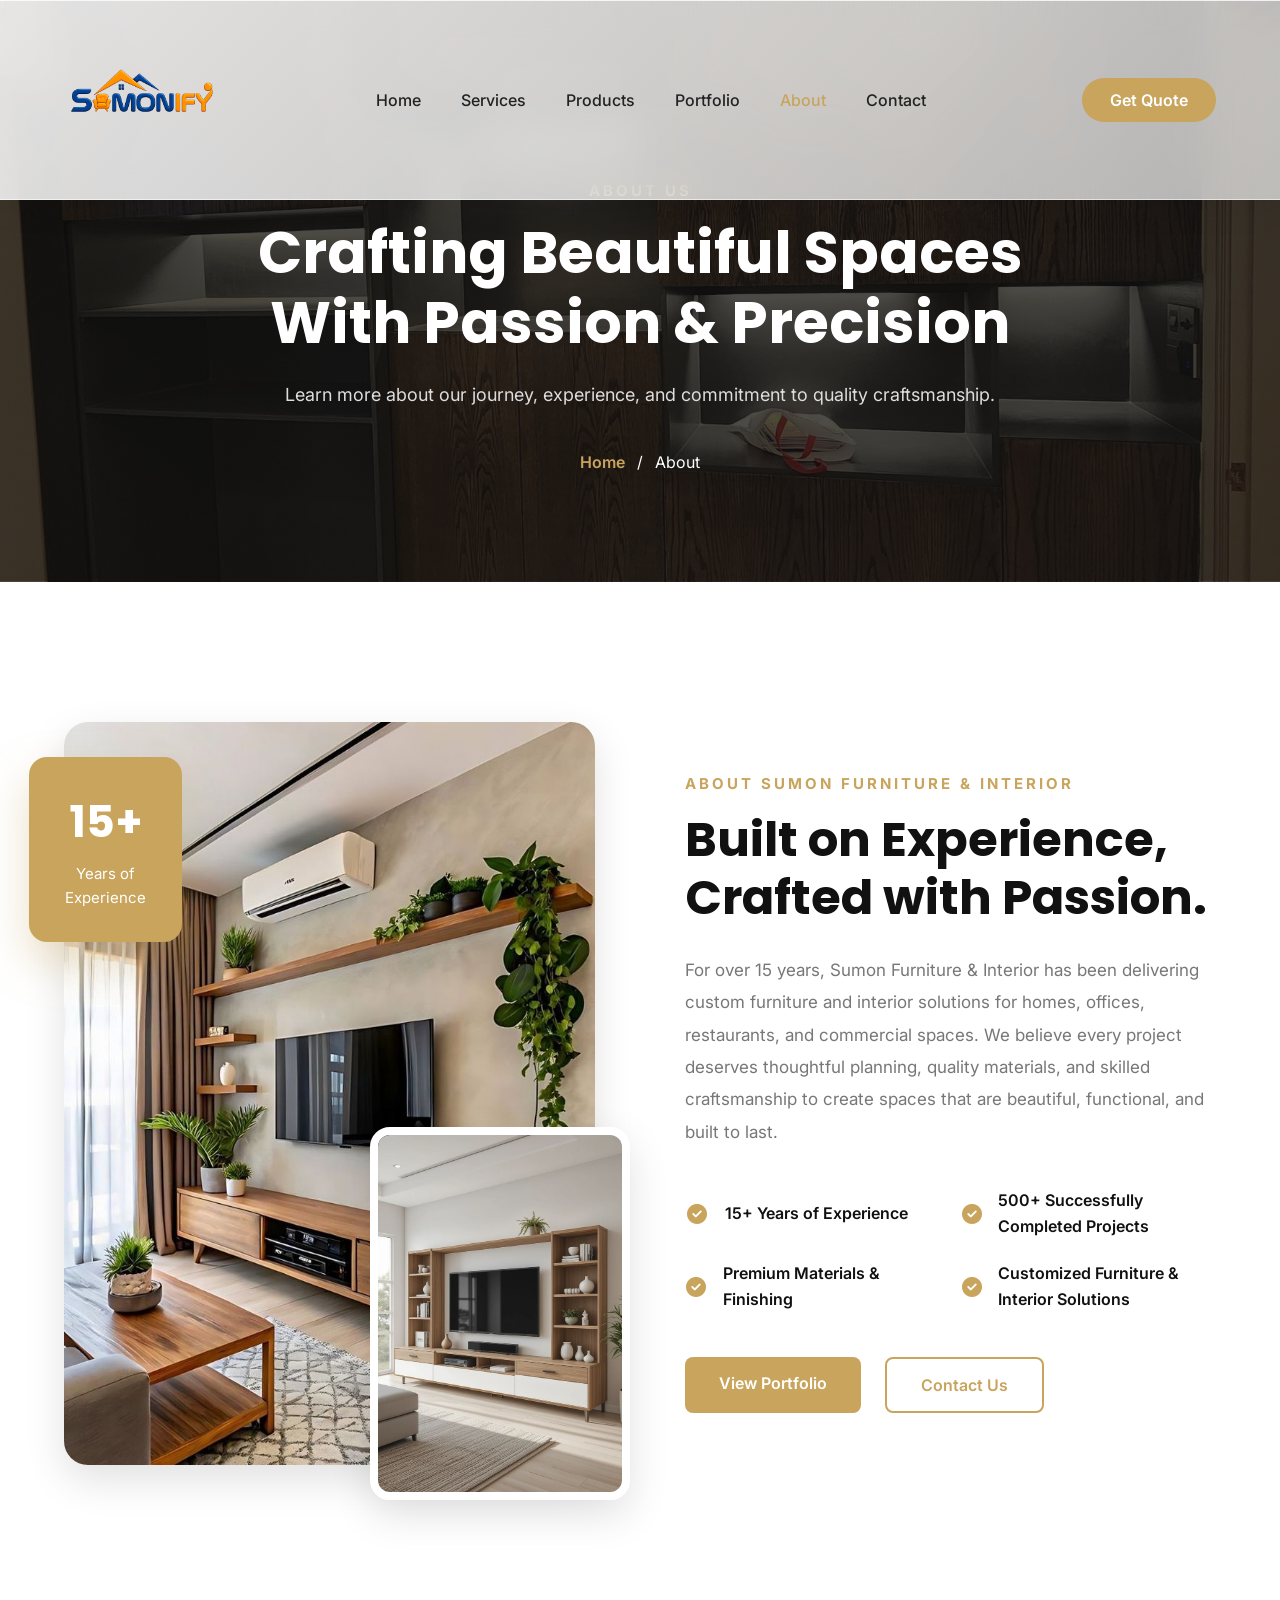
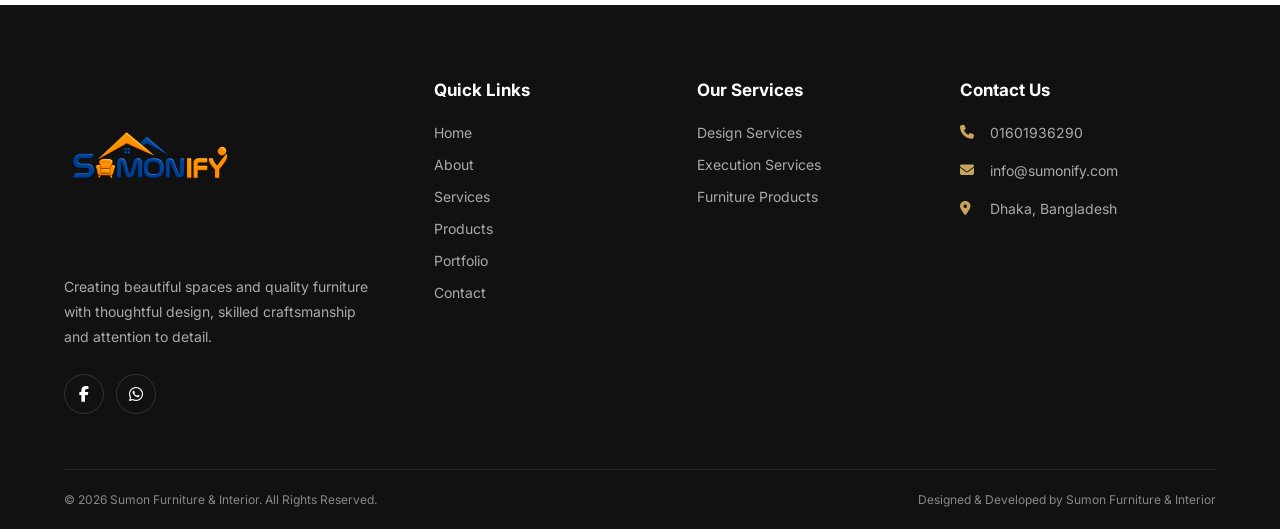
==== commit 535956ed: "favicon-push" ====
--- a/about.html
+++ b/about.html
@@ -8,6 +8,7 @@
     <meta name="viewport" content="width=device-width, initial-scale=1.0">
 
     <title>About Us | Sumon Furniture & Interior</title>
+   <link rel="icon" type="image/png" href="assets/images/logo/logo.png">
     <link rel="icon" type="image/png" href="assets/images/logo/favicon.png">
 
     <meta name="description"
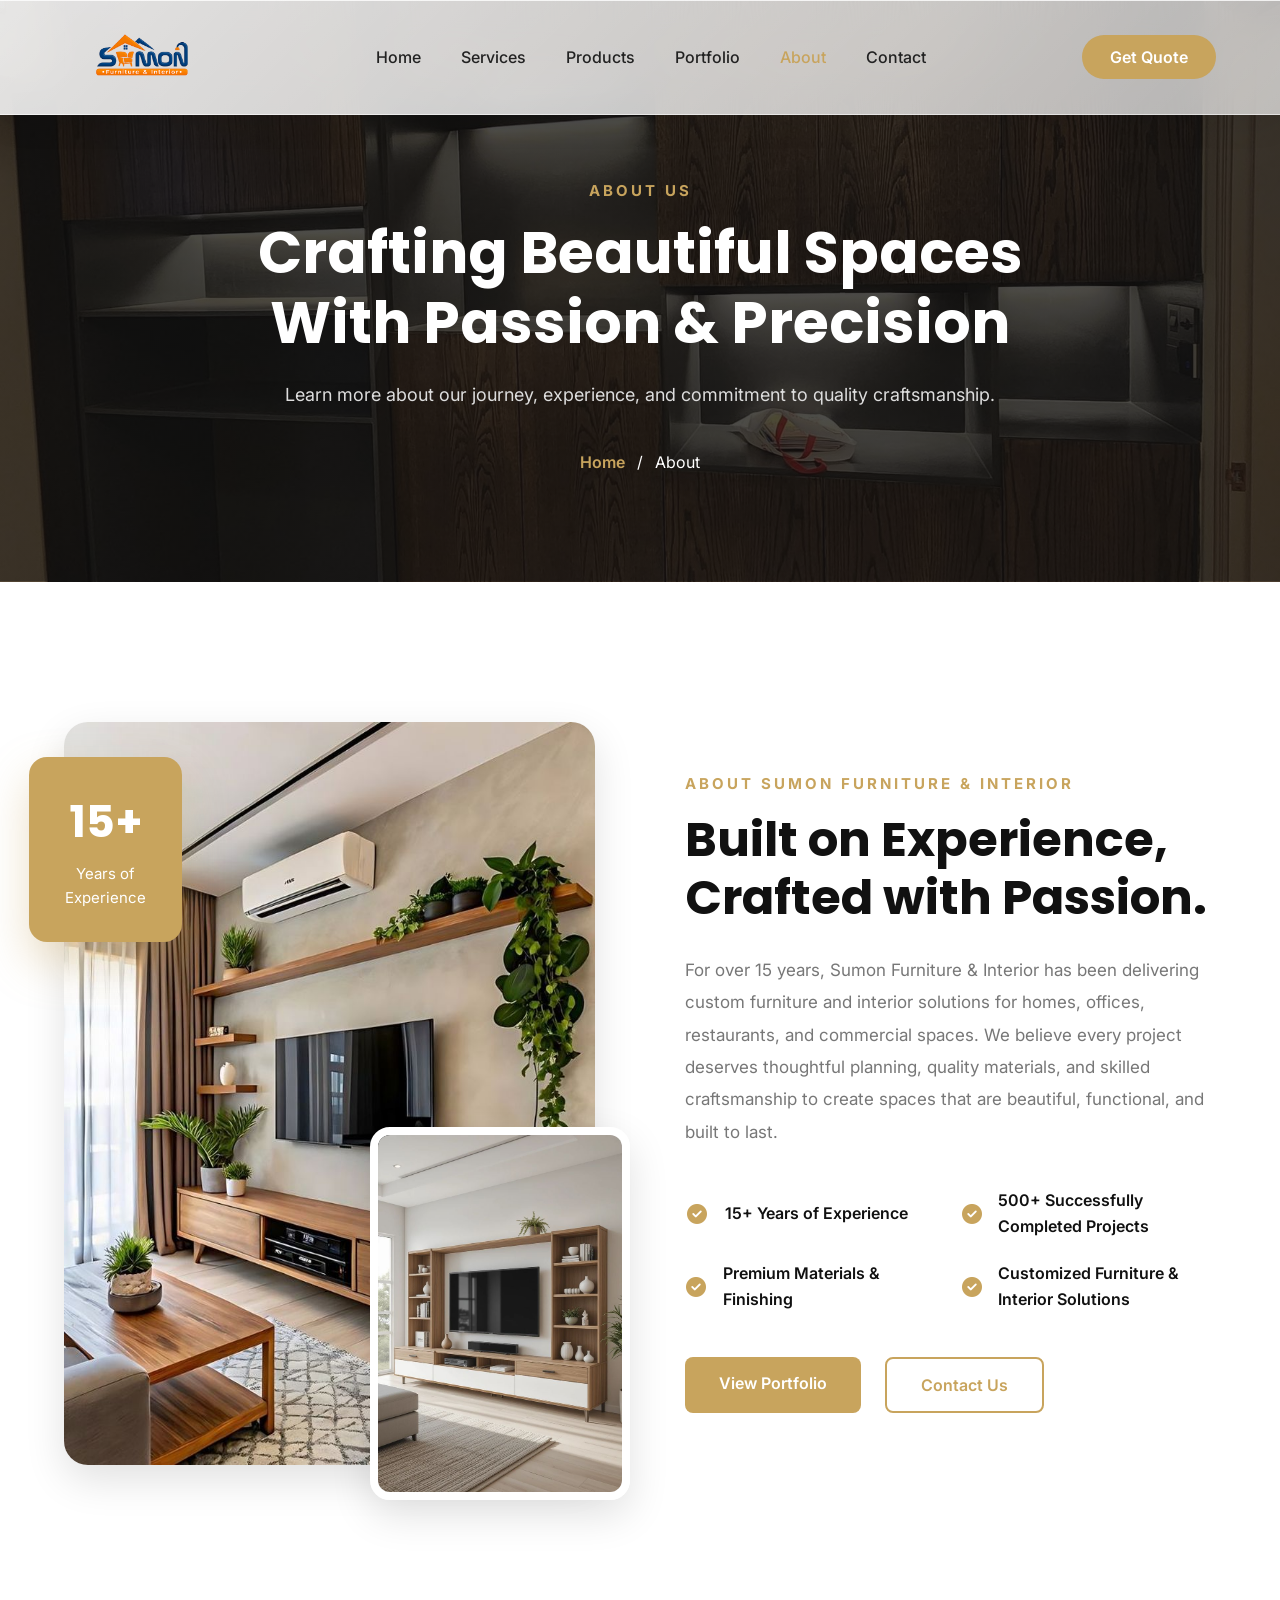
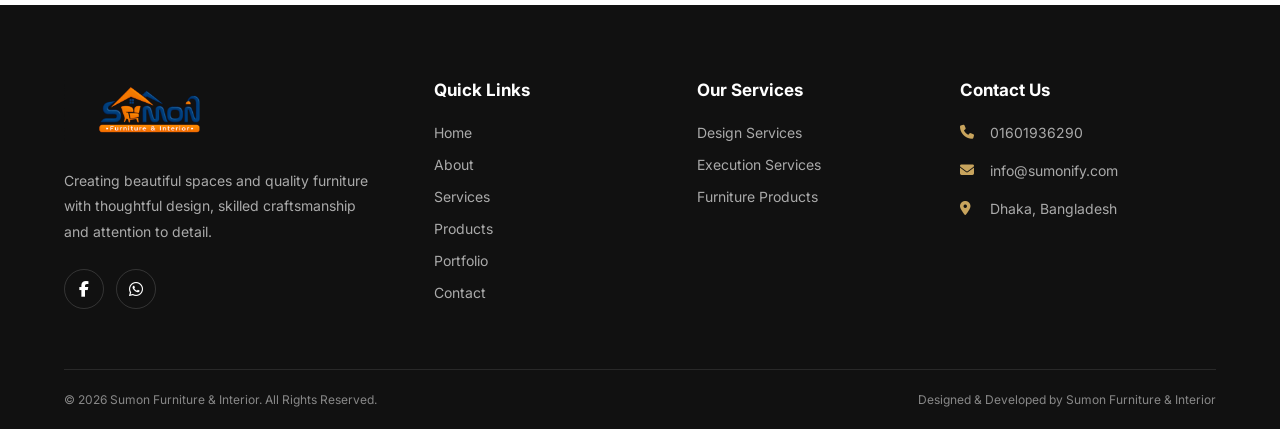
==== commit 2d0be872: "favico.fix-1" ====
--- a/about.html
+++ b/about.html
@@ -8,7 +8,6 @@
     <meta name="viewport" content="width=device-width, initial-scale=1.0">
 
     <title>About Us | Sumon Furniture & Interior</title>
-   <link rel="icon" type="image/png" href="assets/images/logo/logo.png">
     <link rel="icon" type="image/png" href="assets/images/logo/favicon.png">
 
     <meta name="description"
--- a/assets/css/style.css
+++ b/assets/css/style.css
@@ -3042,7 +3042,7 @@
 
 .portfolio-categories {
     padding: 90px 0;
-    background: #111111;
+    background: #fbfbfb;
 }
 
 .portfolio-categories .section-heading {
@@ -3124,7 +3124,9 @@
     gap: 30px;
     margin-top: 50px;
 }
-
+.portfolio-projects {
+    background: #fbfbfb;
+}
 
 /* Project card */
 
@@ -3192,6 +3194,7 @@
 
 }
 
+
 /* ==========================================
    PROJECT VIDEO
 ========================================== */
@@ -3481,22 +3484,110 @@
 
 }
 /* ==========================================
-   CONTACT PAGE
-========================================== */
-
-.contact-section {
-    padding: 100px 0;
-    background: var(--light, #ffffff);
-}
-
-.contact-grid {
-    display: grid;
-    grid-template-columns: 0.85fr 1.15fr;
-    gap: 80px;
-    align-items: start;
-}
-
-
+   PROJECT DETAILS - bsckgound edit LIGHT SECTIONS
+========================================== */
+
+/* ===== PROJECT OVERVIEW ===== */
+
+#project-details .project-overview {
+    background: #fbfbfb;
+    color: #222;
+}
+
+#project-details .project-overview .project-information h2 {
+    color: #222;
+}
+
+#project-details .project-overview .project-information p {
+    color: #555;
+}
+
+#project-details .project-overview .project-meta-item span {
+    color: #777;
+}
+
+#project-details .project-overview .project-meta-item strong {
+    color: #222;
+}
+
+
+/* ==========================================
+   PROJECT GALLERY
+========================================== */
+
+#project-details .project-gallery {
+    background: #fbfbfb;
+    color: #222;
+}
+
+#project-details .project-gallery .section-heading h2 {
+    color: #222;
+}
+
+#project-details .project-gallery .gallery-counter {
+    color: #555;
+}
+
+
+/* Gallery arrows */
+
+#project-details .project-gallery .gallery-arrow {
+    color: #222;
+    border-color: rgba(34, 34, 34, 0.25);
+    background: rgba(255, 255, 255, 0.8);
+}
+
+#project-details .project-gallery .gallery-arrow:hover {
+    background: var(--primary);
+    border-color: var(--primary);
+    color: #fff;
+}
+
+
+/* ==========================================
+   PROJECT VIDEO
+========================================== */
+
+#project-details .project-video {
+    background: #fbfbfb;
+    color: #222;
+}
+
+#project-details .project-video .section-heading h2 {
+    color: #222;
+}
+
+#project-details .project-video .section-heading p {
+    color: #555;
+}
+
+
+/* ==========================================
+   GOLD SECTION SUBTITLE
+========================================== */
+
+#project-details .project-overview .section-subtitle,
+#project-details .project-gallery .section-subtitle,
+#project-details .project-video .section-subtitle {
+    color: var(--primary);
+}
+/* ==========================================
+   PROJECT OVERVIEW - TEXT ABOVE IMAGE
+========================================== */
+
+#project-details .project-overview-grid {
+    display: flex;
+    flex-direction: column;
+    gap: 40px;
+}
+
+#project-details .project-information {
+    order: 1;
+}
+
+#project-details .project-main-image {
+    order: 2;
+}
 /* ==========================================
    CONTACT INFORMATION
 ========================================== */
@@ -4811,4 +4902,27 @@
     }
 
 }
-/+/* ==========================================
+   CONTACT DESKTOP LAYOUT
+========================================== */
+
+@media (min-width: 901px) {
+
+    .contact-grid {
+        display: grid;
+        grid-template-columns: 1fr 1fr;
+        gap: 70px;
+        align-items: start;
+    }
+
+    /* Contact Information → LEFT */
+    .contact-grid .contact-info {
+        order: 1;
+    }
+
+    /* Form → RIGHT */
+    .contact-grid .contact-form-wrapper {
+        order: 2;
+    }
+
+}
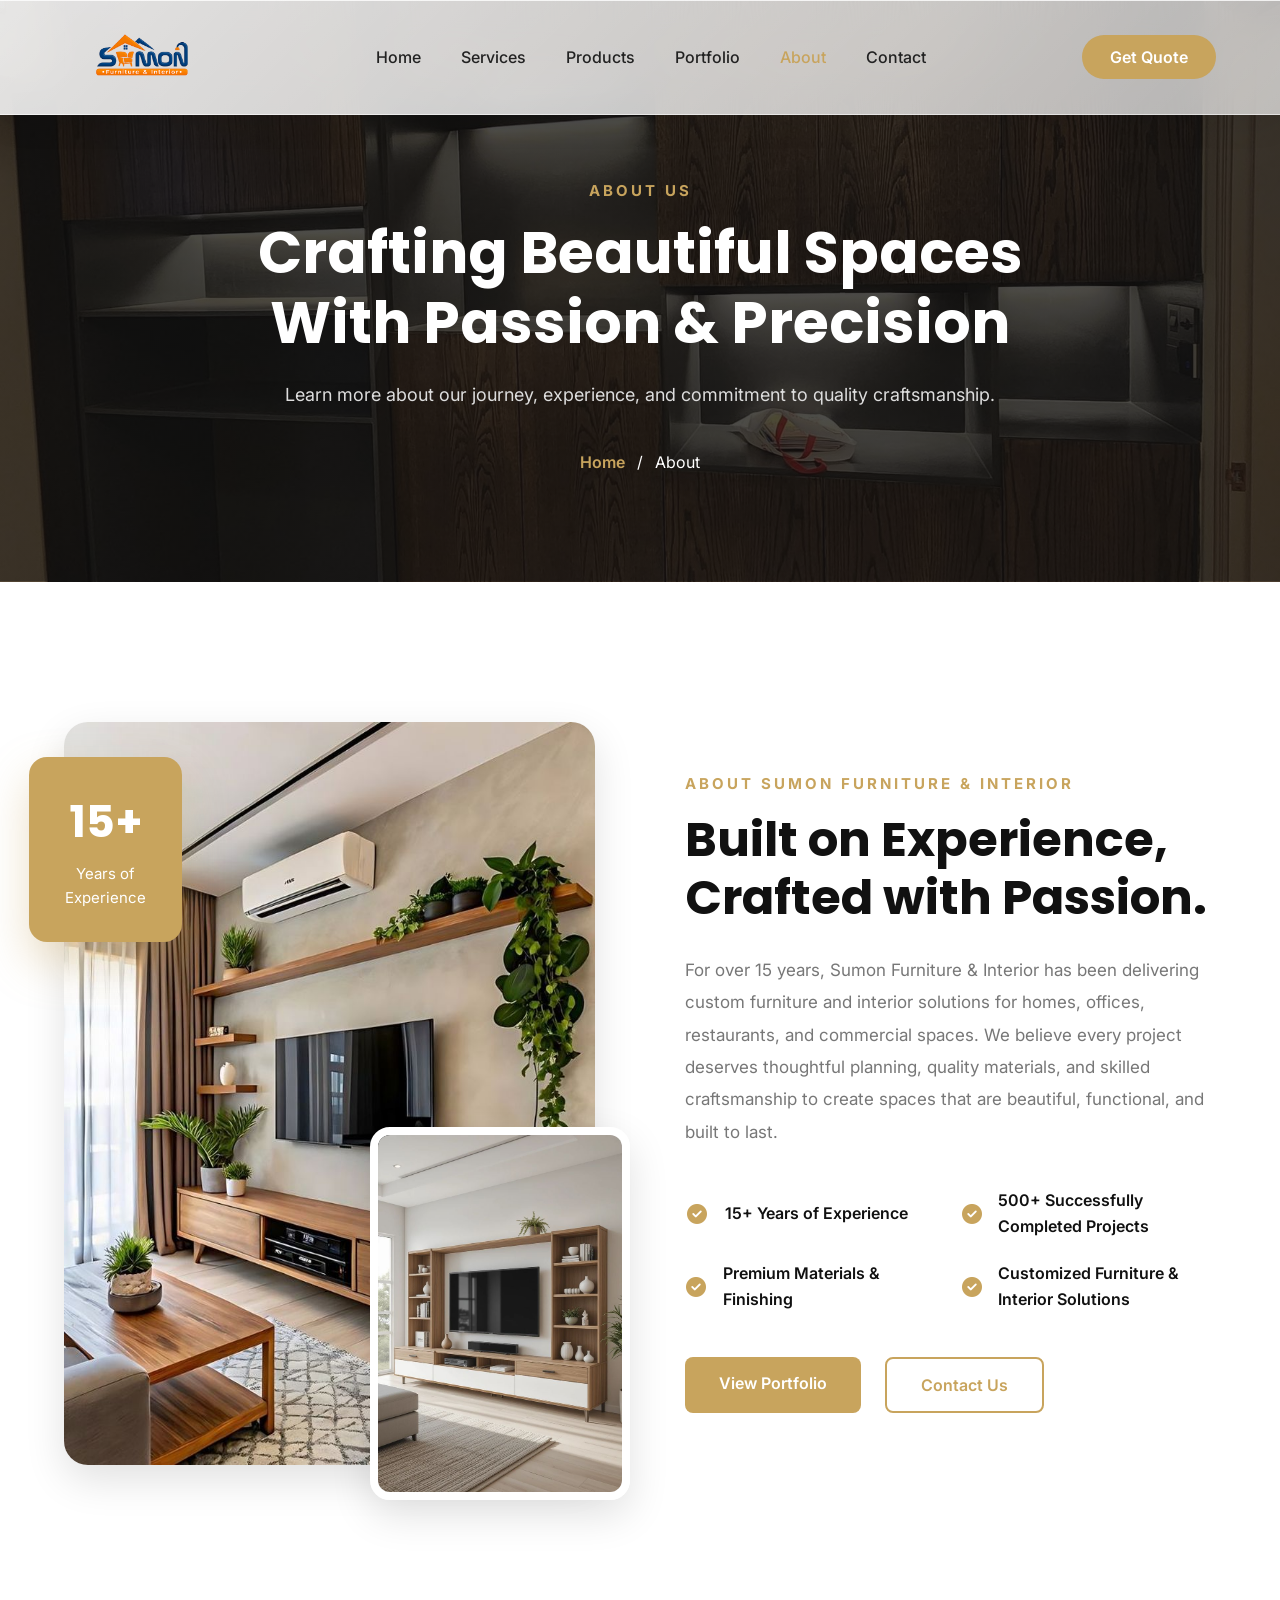
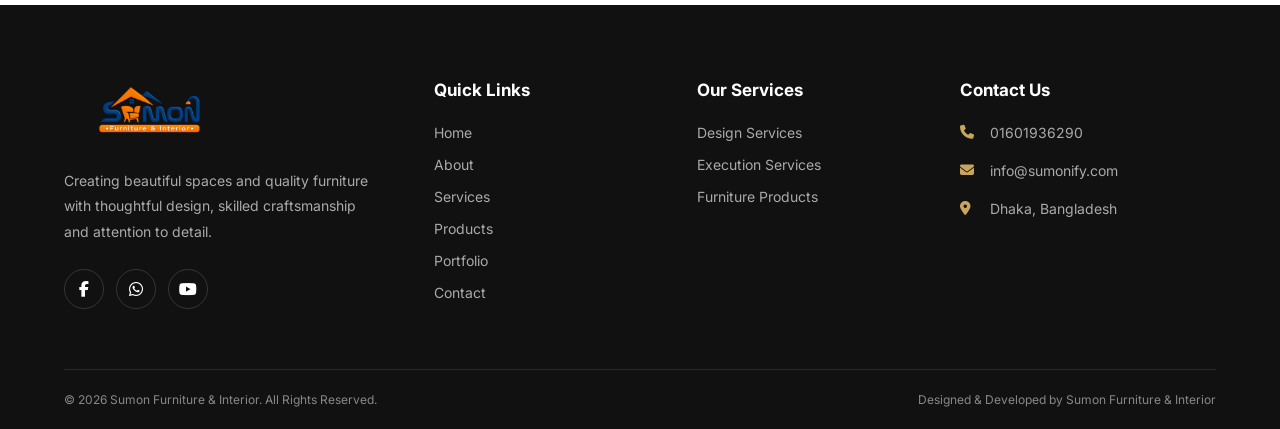
==== commit 828ef761: "social=favicon-fixing" ====
--- a/about.html
+++ b/about.html
@@ -254,183 +254,190 @@
      FOOTER
 ========================================== -->
 
-<footer class="footer">
-
-    <div class="container">
-
-        <div class="footer-grid">
-
-
-            <!-- BRAND -->
-
-            <div class="footer-about">
-
-                <a href="index.html" class="footer-logo">
-
-                    <img src="assets/images/logo/logo.png"
-                        alt="Sumon Furniture & Interior">
-
-                </a>
+    <footer class="footer">
+
+        <div class="container">
+
+            <div class="footer-grid">
+
+
+                <!-- BRAND -->
+
+                <div class="footer-about">
+
+                    <a href="index.html" class="footer-logo">
+
+                        <img src="assets/images/logo/logo.png" alt="Sumon Furniture & Interior">
+
+                    </a>
+
+                    <p>
+
+                        Creating beautiful spaces and quality furniture
+                        with thoughtful design, skilled craftsmanship
+                        and attention to detail.
+
+                    </p>
+
+                    <div class="footer-social">
+
+                        <a href="https://www.facebook.com/SumonFurnitureInterior" target="_blank"
+                            rel="noopener noreferrer" aria-label="Facebook">
+
+                            <i class="fa-brands fa-facebook-f"></i>
+
+                        </a>
+
+                        <a href="https://wa.me/8801601936290" target="_blank" rel="noopener noreferrer"
+                            aria-label="WhatsApp">
+
+                            <i class="fa-brands fa-whatsapp"></i>
+
+                        </a>
+                        <a href="https://www.youtube.com/@SumonFurnitureInterior" target="_blank"
+                            rel="noopener noreferrer" aria-label="youtube">
+
+                            <i class="fa-brands fa-youtube"></i>
+
+                        </a>
+
+
+                    </div>
+
+                </div>
+
+
+                <!-- QUICK LINKS -->
+
+                <div class="footer-links">
+
+                    <h3>
+                        Quick Links
+                    </h3>
+
+                    <ul>
+
+                        <li>
+                            <a href="index.html">Home</a>
+                        </li>
+
+                        <li>
+                            <a href="about.html">About</a>
+                        </li>
+
+                        <li>
+                            <a href="services.html">Services</a>
+                        </li>
+
+                        <li>
+                            <a href="products.html">Products</a>
+                        </li>
+
+                        <li>
+                            <a href="portfolio.html">Portfolio</a>
+                        </li>
+
+                        <li>
+                            <a href="contact.html">Contact</a>
+                        </li>
+
+                    </ul>
+
+                </div>
+
+
+                <!-- SERVICES -->
+
+                <div class="footer-links">
+
+                    <h3>
+                        Our Services
+                    </h3>
+
+                    <ul>
+
+                        <li>
+                            <a href="design-services.html">
+                                Design Services
+                            </a>
+                        </li>
+
+                        <li>
+                            <a href="execution-services.html">
+                                Execution Services
+                            </a>
+                        </li>
+
+                        <li>
+                            <a href="products.html">
+                                Furniture Products
+                            </a>
+                        </li>
+
+                    </ul>
+
+                </div>
+
+
+                <!-- CONTACT -->
+
+                <div class="footer-contact">
+
+                    <h3>
+                        Contact Us
+                    </h3>
+
+                    <p>
+
+                        <i class="fa-solid fa-phone"></i>
+
+                        01601936290
+
+                    </p>
+
+                    <p>
+
+                        <i class="fa-solid fa-envelope"></i>
+
+                        info@sumonify.com
+
+                    </p>
+
+                    <p>
+
+                        <i class="fa-solid fa-location-dot"></i>
+
+                        Dhaka, Bangladesh
+
+                    </p>
+
+                </div>
+
+            </div>
+
+
+            <!-- COPYRIGHT -->
+
+            <div class="footer-bottom">
 
                 <p>
 
-                    Creating beautiful spaces and quality furniture
-                    with thoughtful design, skilled craftsmanship
-                    and attention to detail.
+                    © 2026 Sumon Furniture & Interior.
+                    All Rights Reserved.
 
                 </p>
 
-                <div class="footer-social">
-
-                    <a href="#" aria-label="Facebook">
-
-                        <i class="fa-brands fa-facebook-f"></i>
-
-                    </a>
-
-                    <a href="#" aria-label="WhatsApp">
-
-                        <i class="fa-brands fa-whatsapp"></i>
-
-                    </a>
-                    
-
-                </div>
-
-            </div>
-
-
-            <!-- QUICK LINKS -->
-
-            <div class="footer-links">
-
-                <h3>
-                    Quick Links
-                </h3>
-
-                <ul>
-
-                    <li>
-                        <a href="index.html">Home</a>
-                    </li>
-
-                    <li>
-                        <a href="about.html">About</a>
-                    </li>
-
-                    <li>
-                        <a href="services.html">Services</a>
-                    </li>
-
-                    <li>
-                        <a href="products.html">Products</a>
-                    </li>
-
-                    <li>
-                        <a href="portfolio.html">Portfolio</a>
-                    </li>
-
-                    <li>
-                        <a href="contact.html">Contact</a>
-                    </li>
-
-                </ul>
-
-            </div>
-
-
-            <!-- SERVICES -->
-
-            <div class="footer-links">
-
-                <h3>
-                    Our Services
-                </h3>
-
-                <ul>
-
-                    <li>
-                        <a href="design-services.html">
-                            Design Services
-                        </a>
-                    </li>
-
-                    <li>
-                        <a href="execution-services.html">
-                            Execution Services
-                        </a>
-                    </li>
-
-                    <li>
-                        <a href="products.html">
-                            Furniture Products
-                        </a>
-                    </li>
-
-                </ul>
-
-            </div>
-
-
-            <!-- CONTACT -->
-
-            <div class="footer-contact">
-
-                <h3>
-                    Contact Us
-                </h3>
-
                 <p>
 
-                    <i class="fa-solid fa-phone"></i>
-
-                    01601936290
+                    Designed & Developed by Sumon Furniture & Interior
 
                 </p>
 
-                <p>
-
-                    <i class="fa-solid fa-envelope"></i>
-
-                    info@sumonify.com
-
-                </p>
-
-                <p>
-
-                    <i class="fa-solid fa-location-dot"></i>
-
-                    Dhaka, Bangladesh
-
-                </p>
-
             </div>
 
         </div>
 
-
-        <!-- COPYRIGHT -->
-
-        <div class="footer-bottom">
-
-            <p>
-
-                © 2026 Sumon Furniture & Interior.
-                All Rights Reserved.
-
-            </p>
-
-            <p>
-
-                Designed & Developed by Sumon Furniture & Interior
-
-            </p>
-
-        </div>
-
-    </div>
-
-</footer>
+    </footer>
 
     <script src="assets/js/script.js"></script>
 
--- a/assets/css/style.css
+++ b/assets/css/style.css
@@ -4355,7 +4355,7 @@
 .loading-dots span {
     opacity: 0.2;
 
-    animation: dotBlink 1.2s infinite;
+    animation: dotBlink 1.5s infinite;
 }
 
 .loading-dots span:nth-child(2) {
